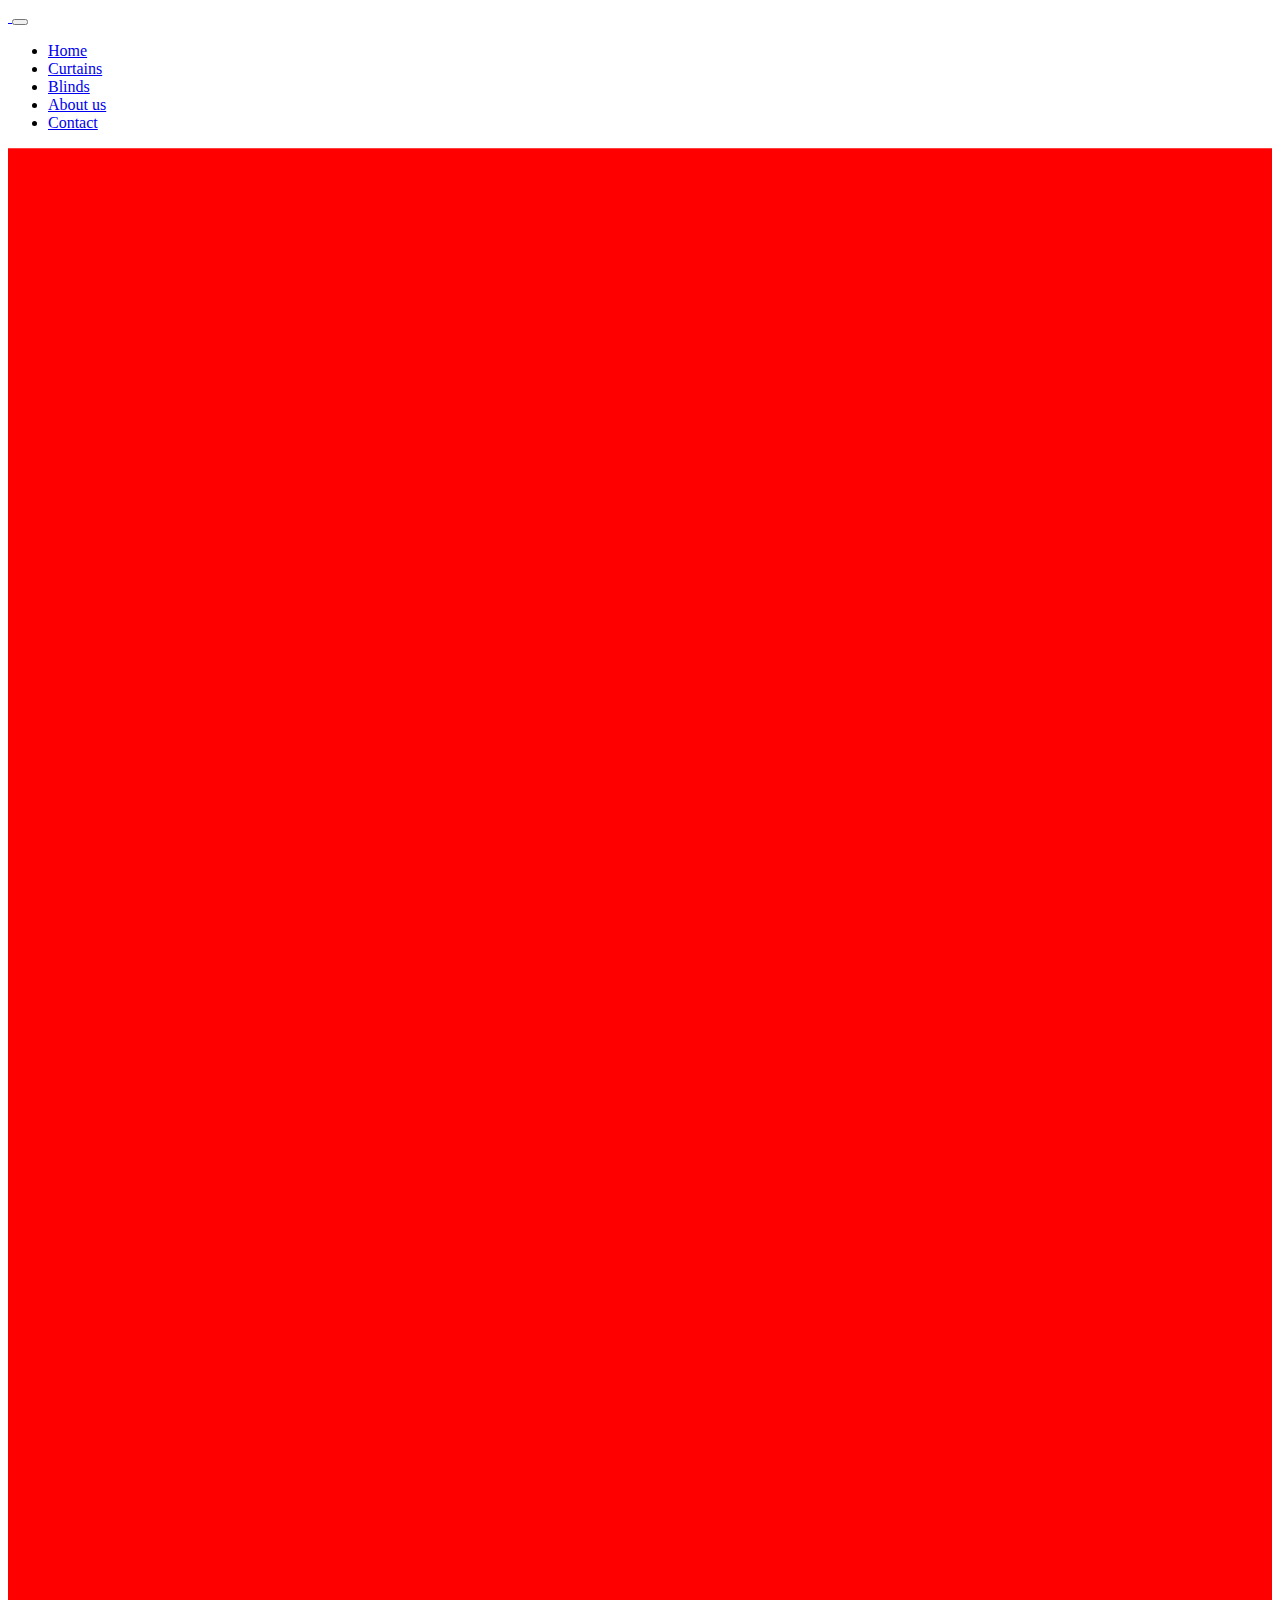
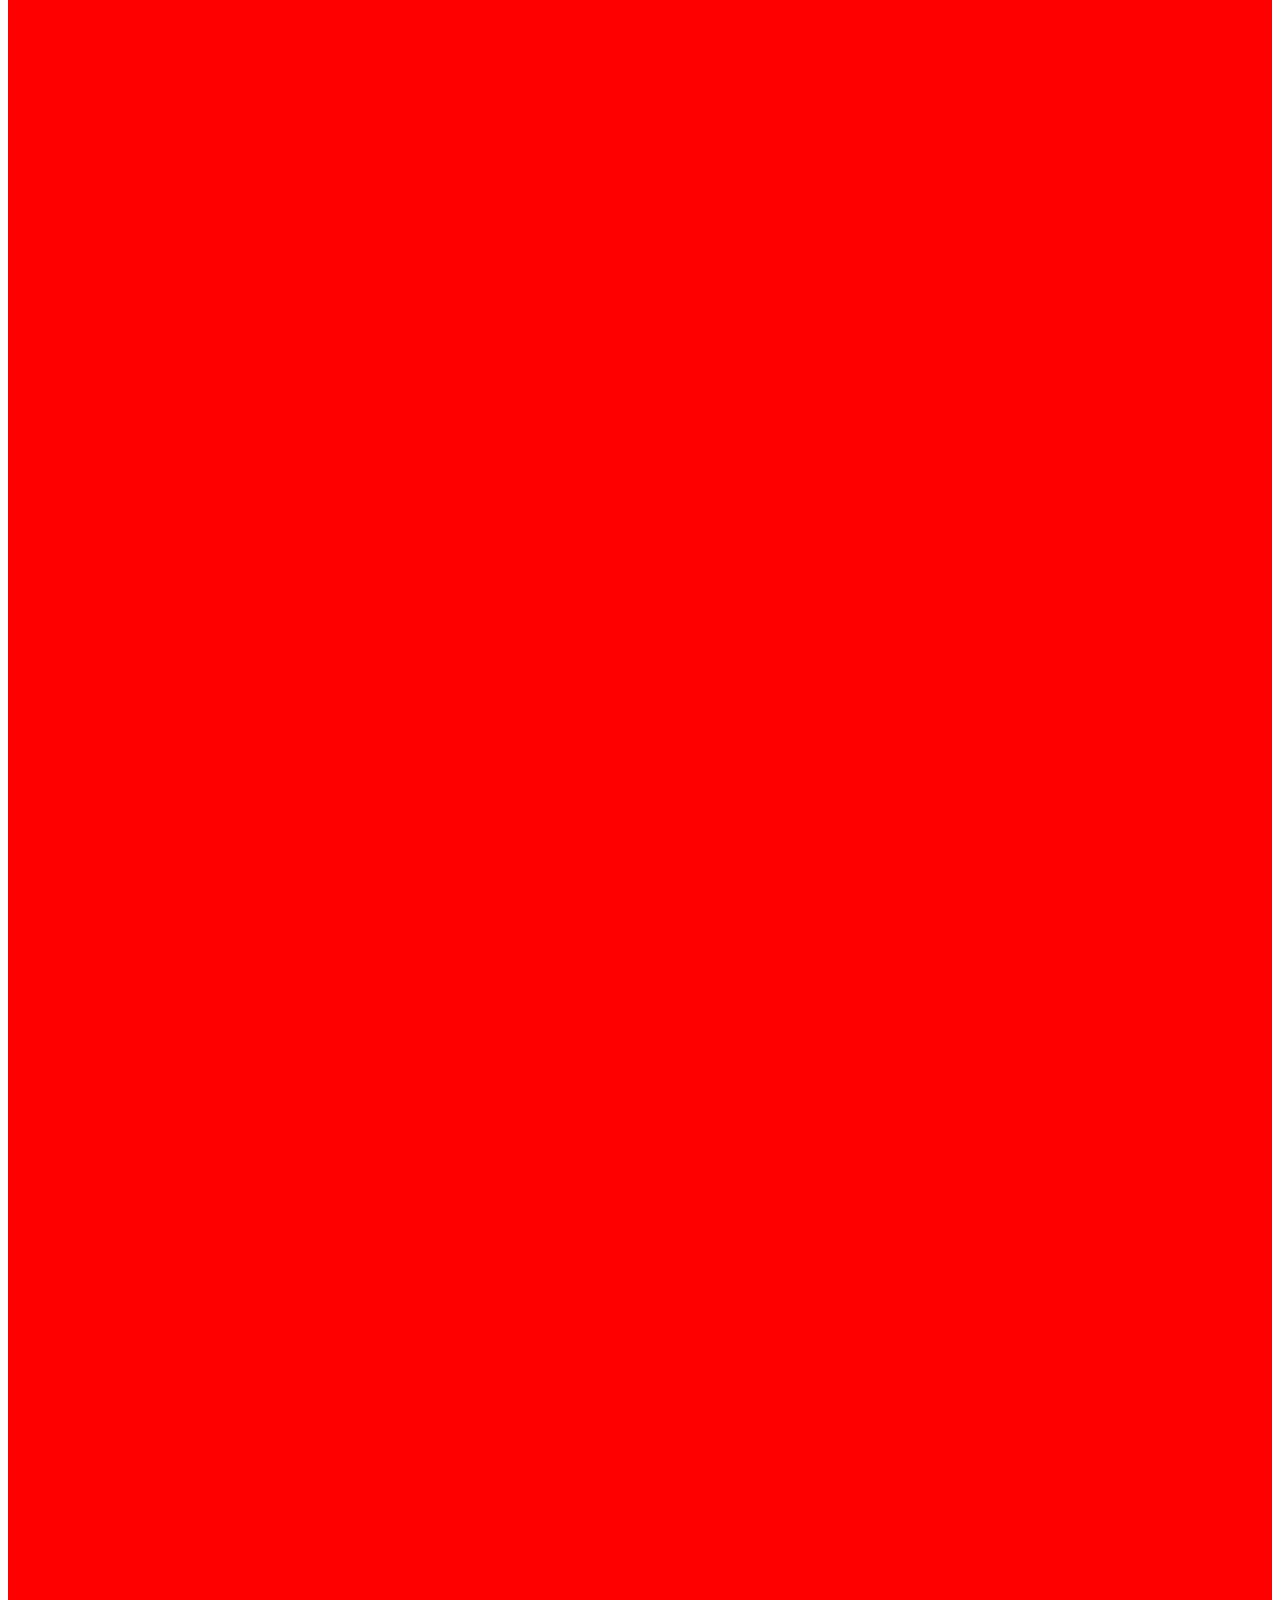
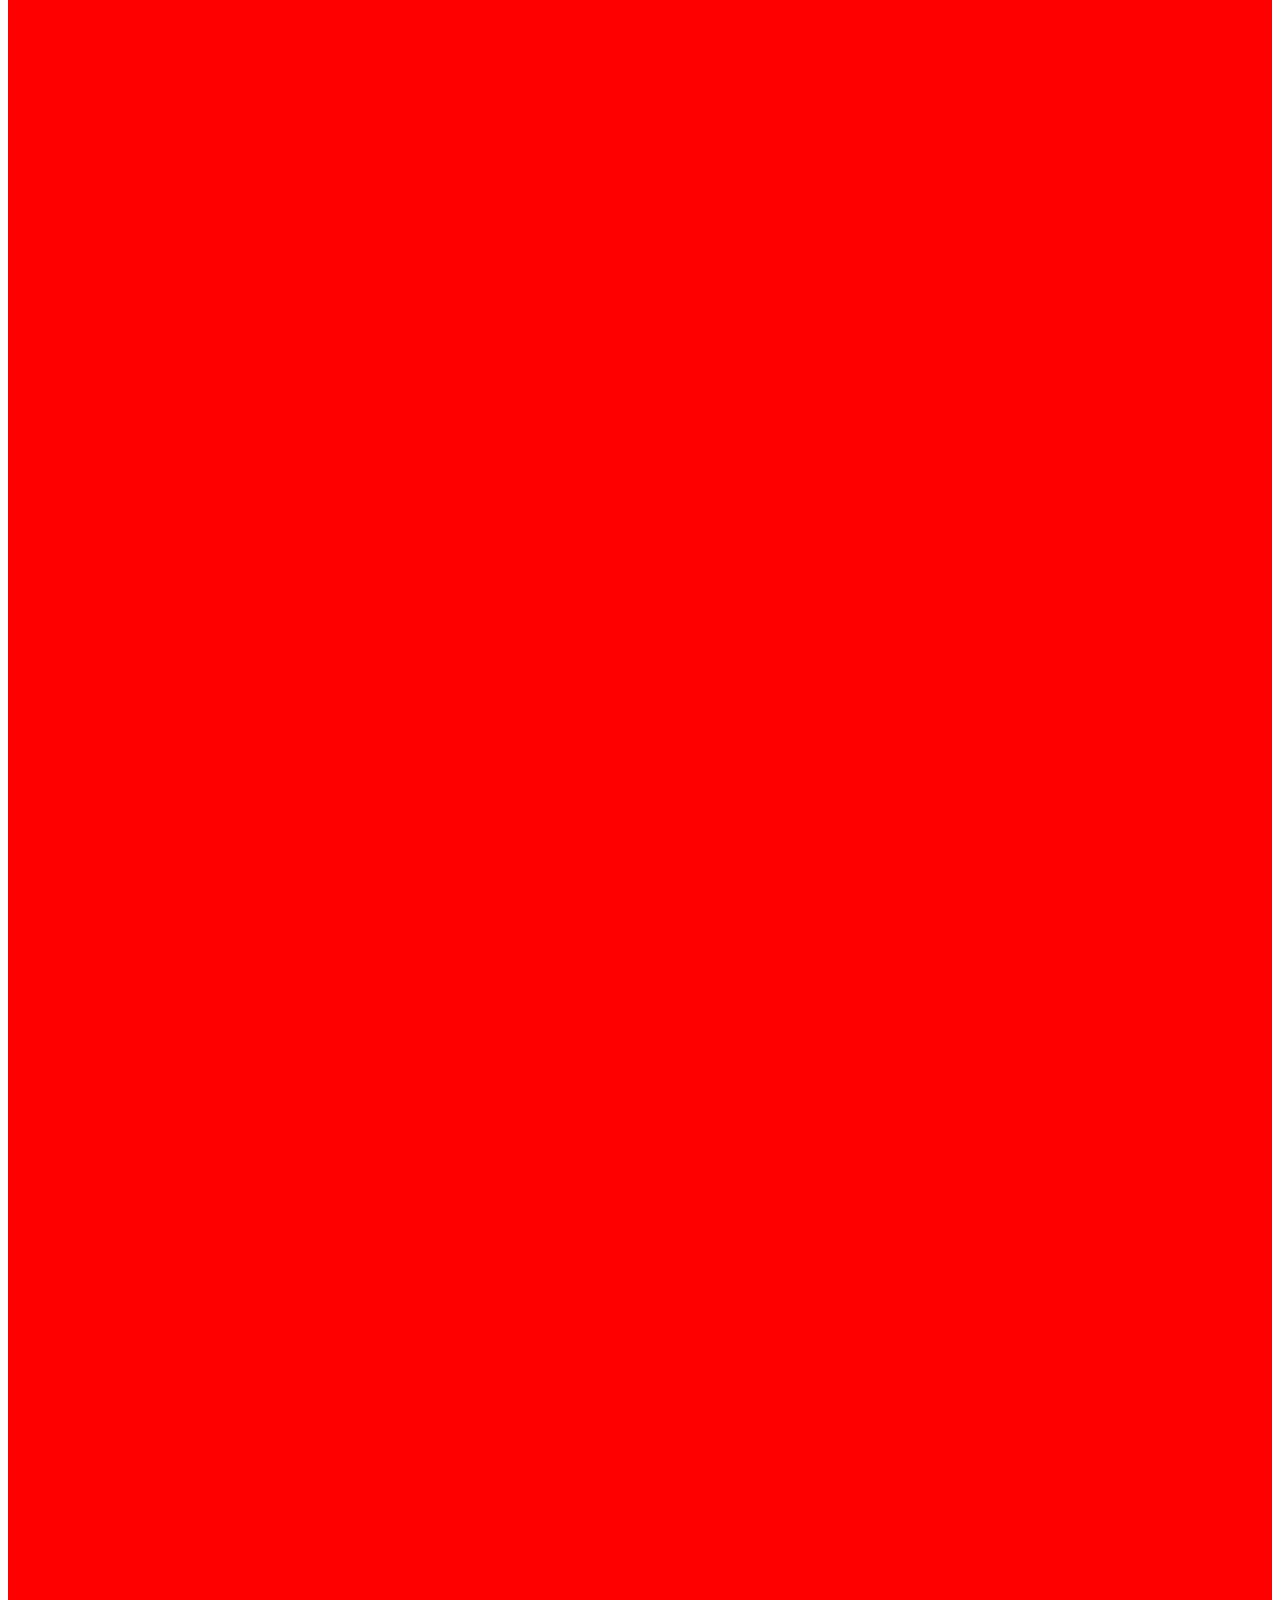
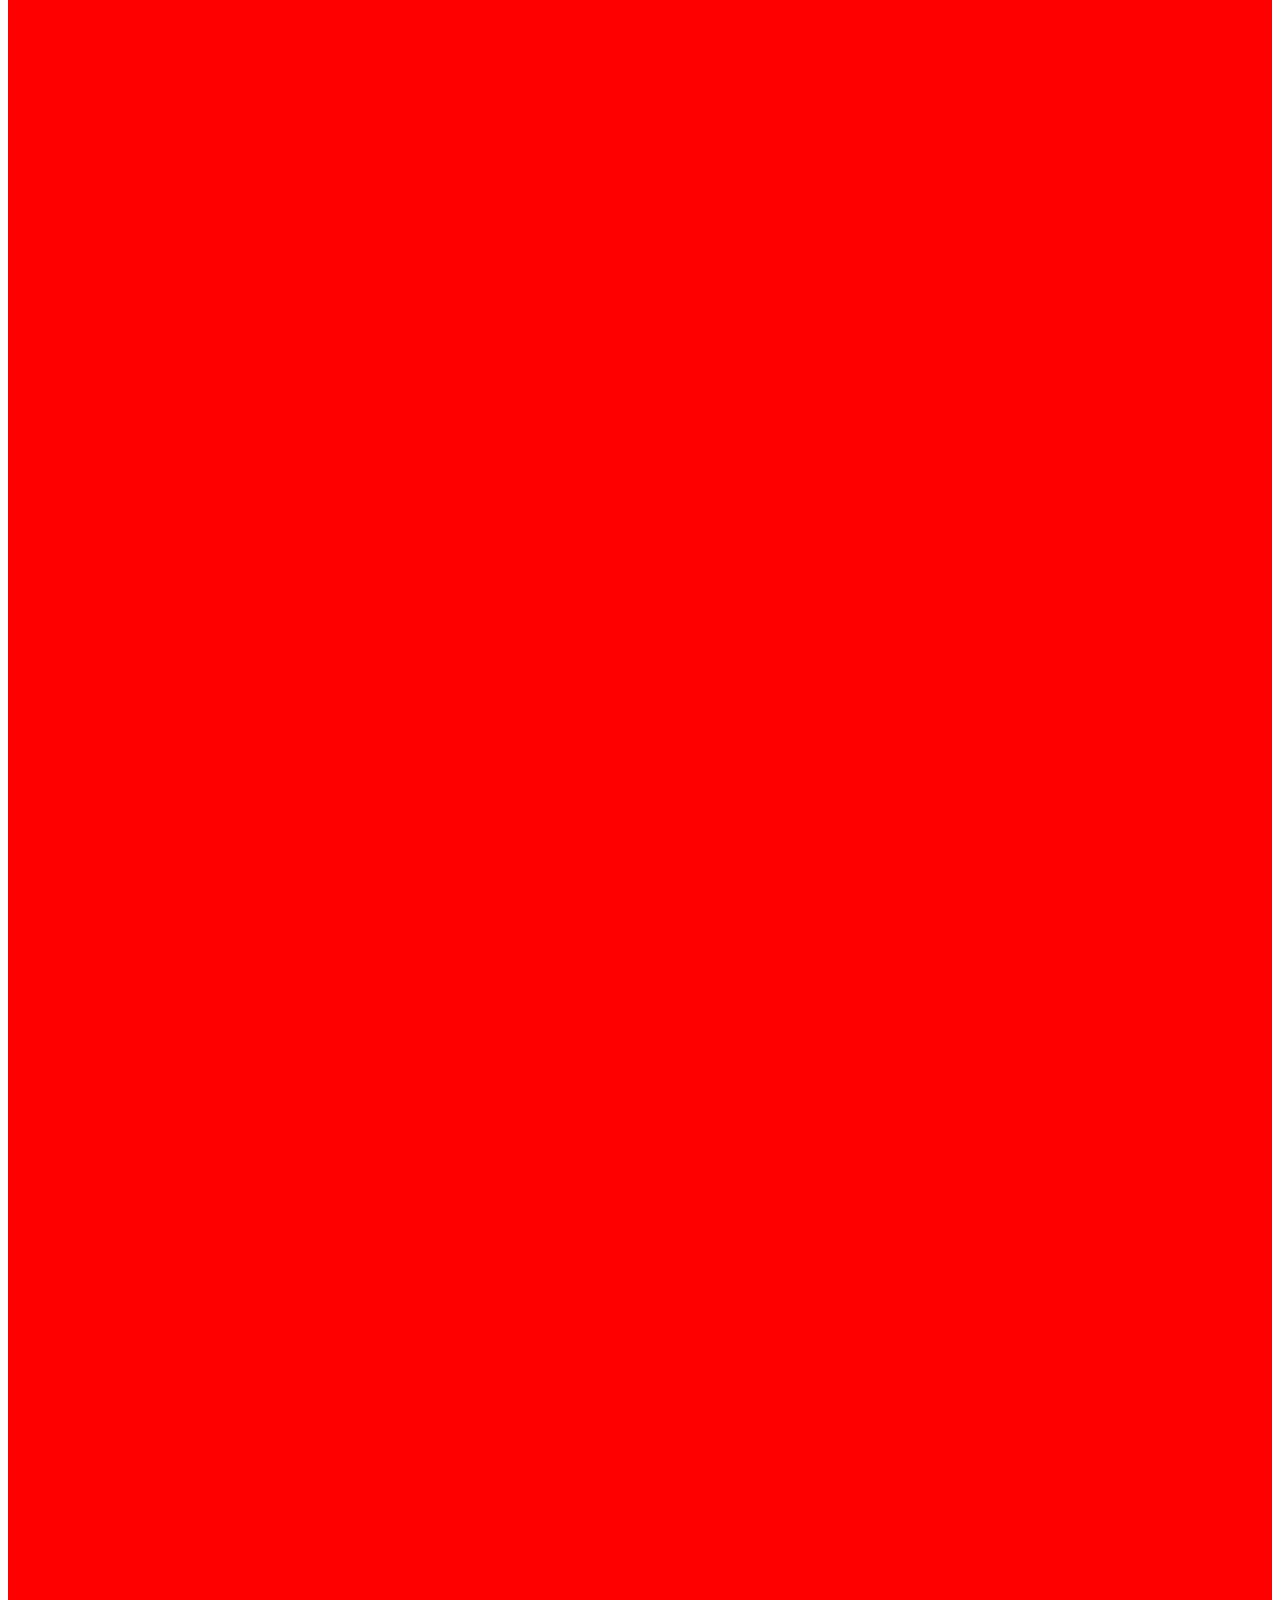
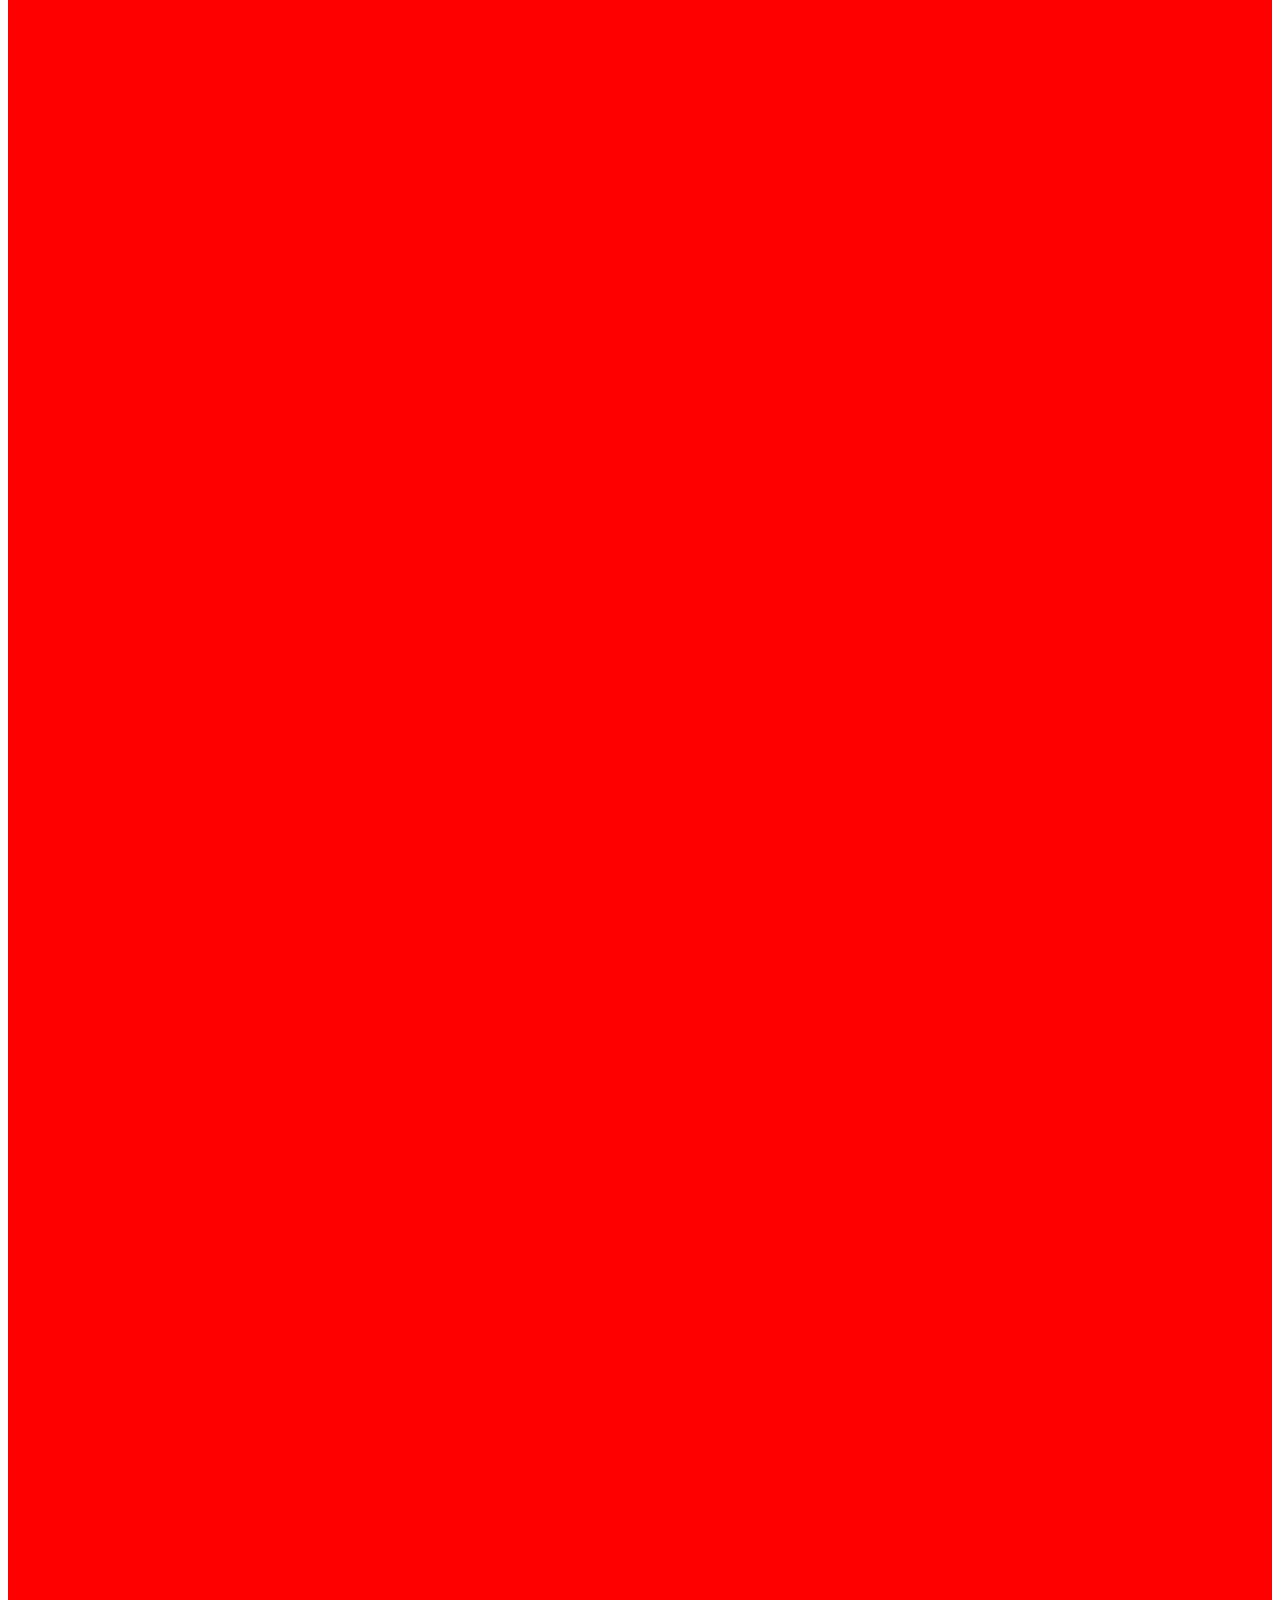
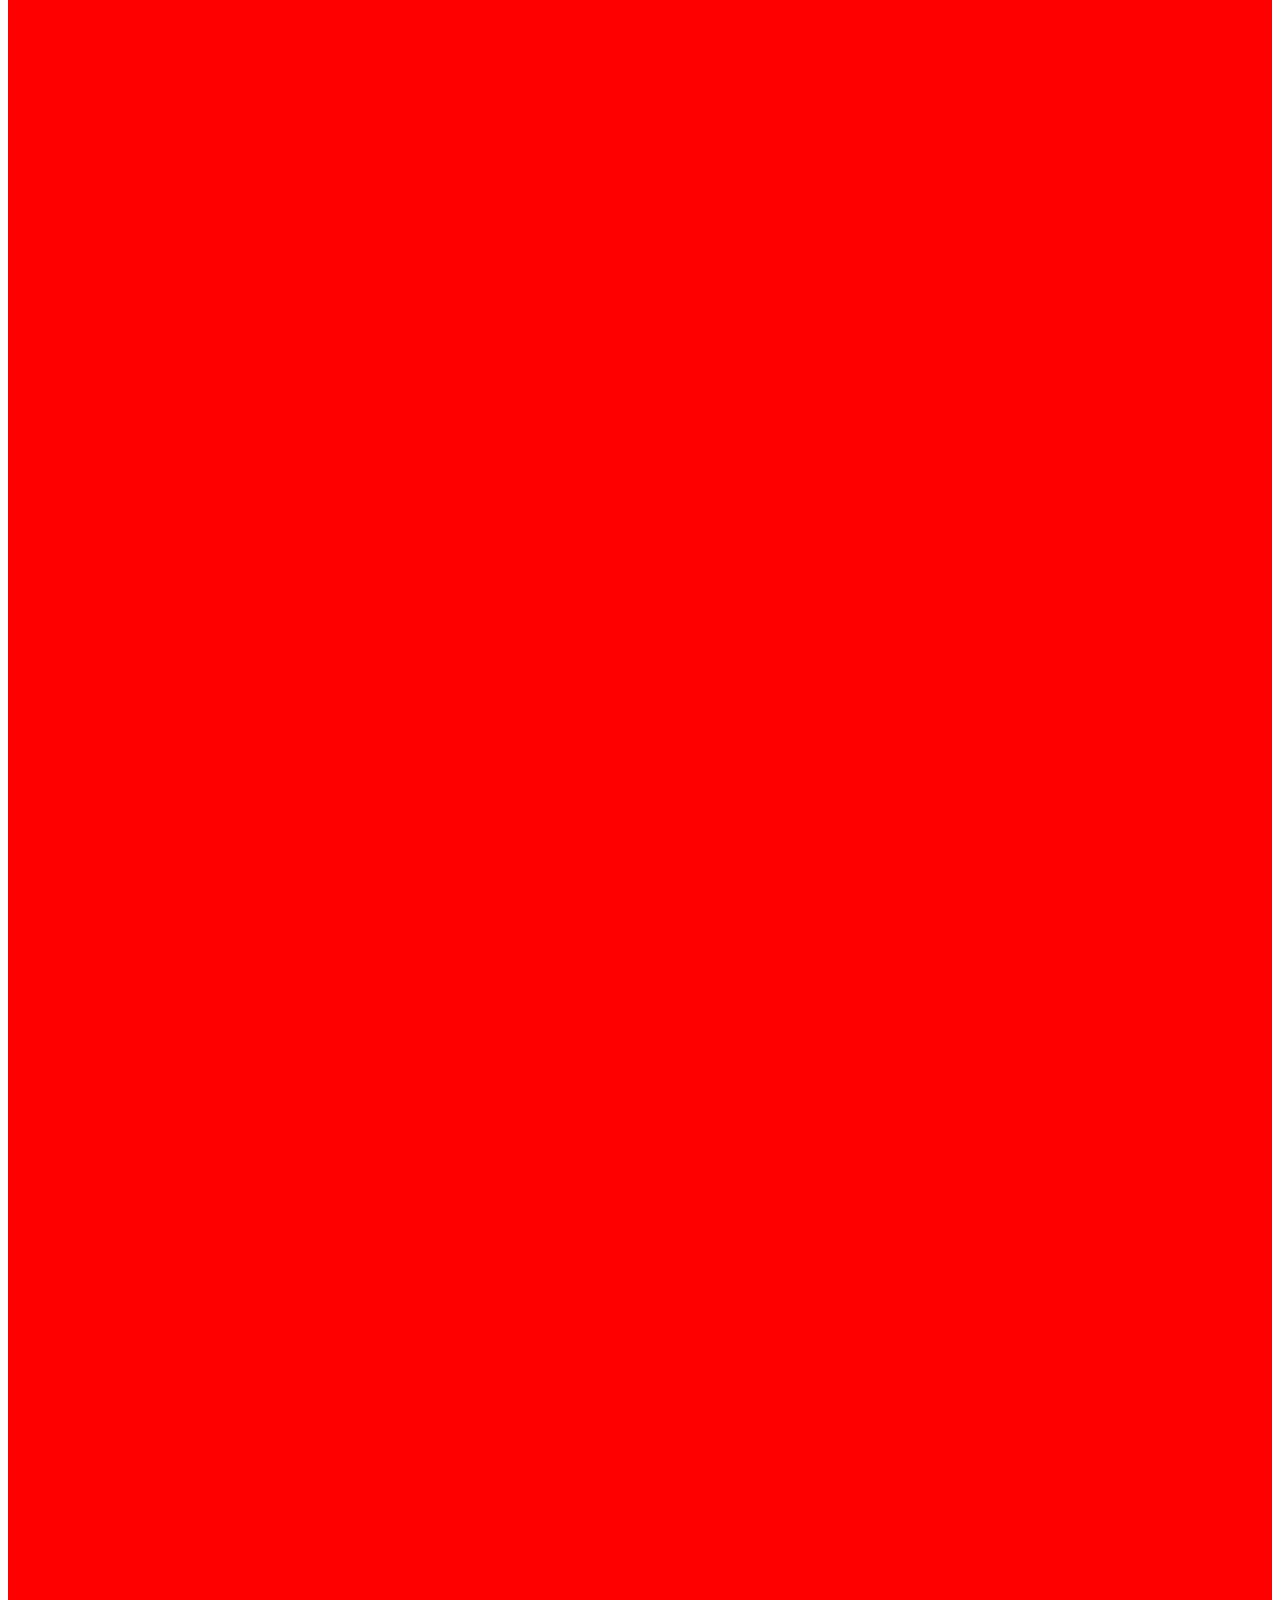
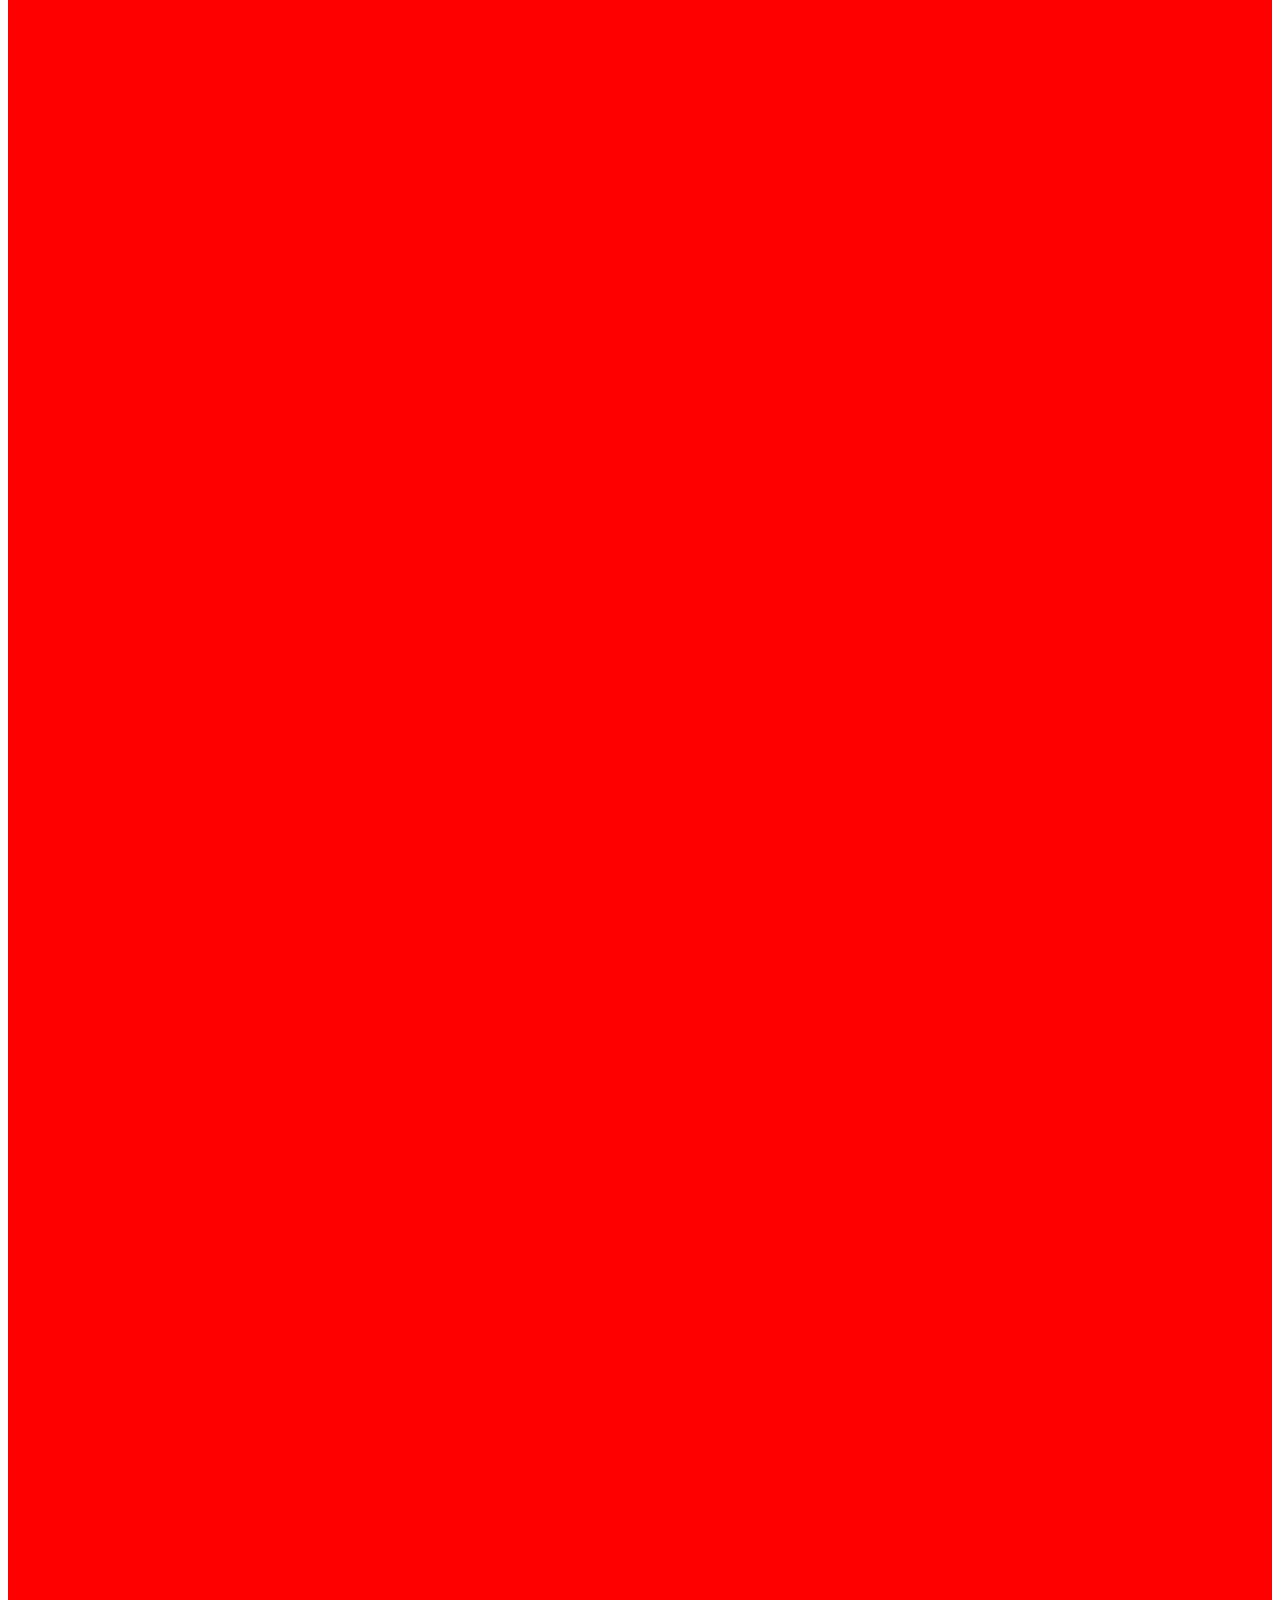
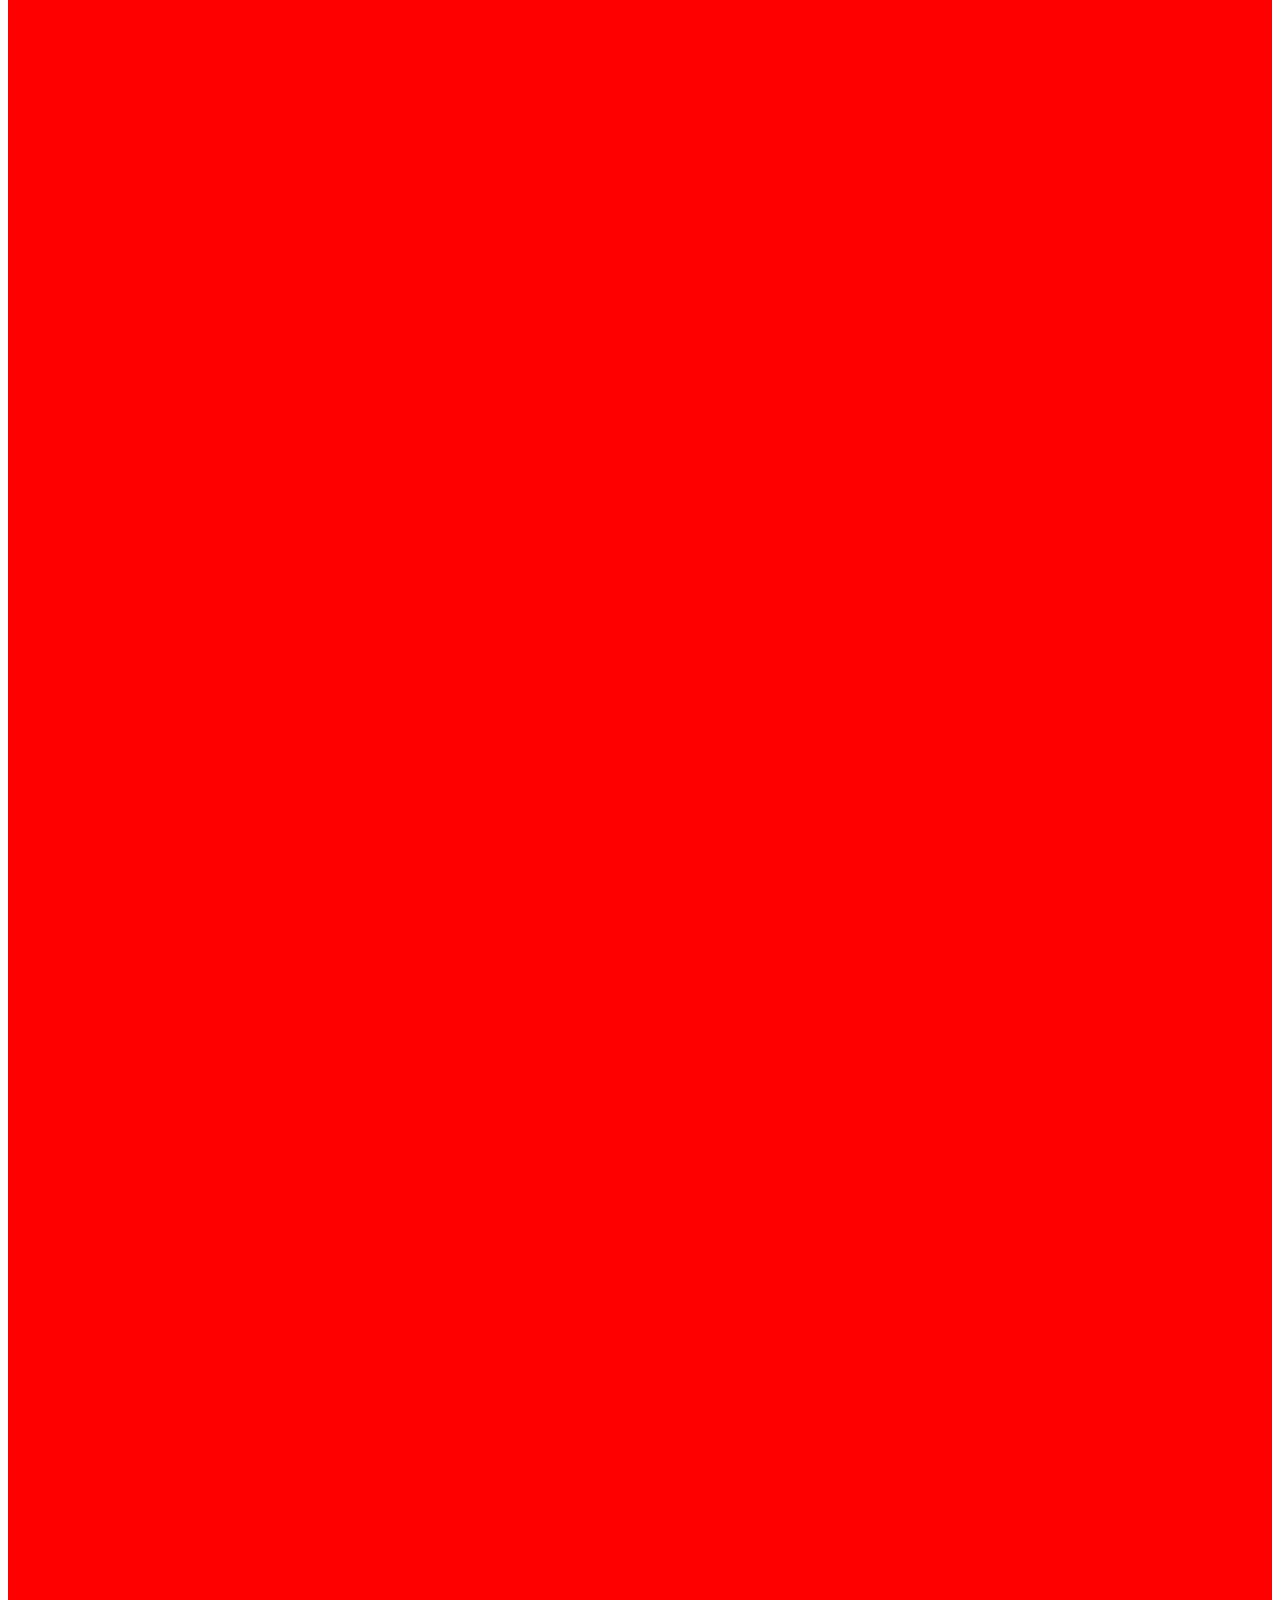
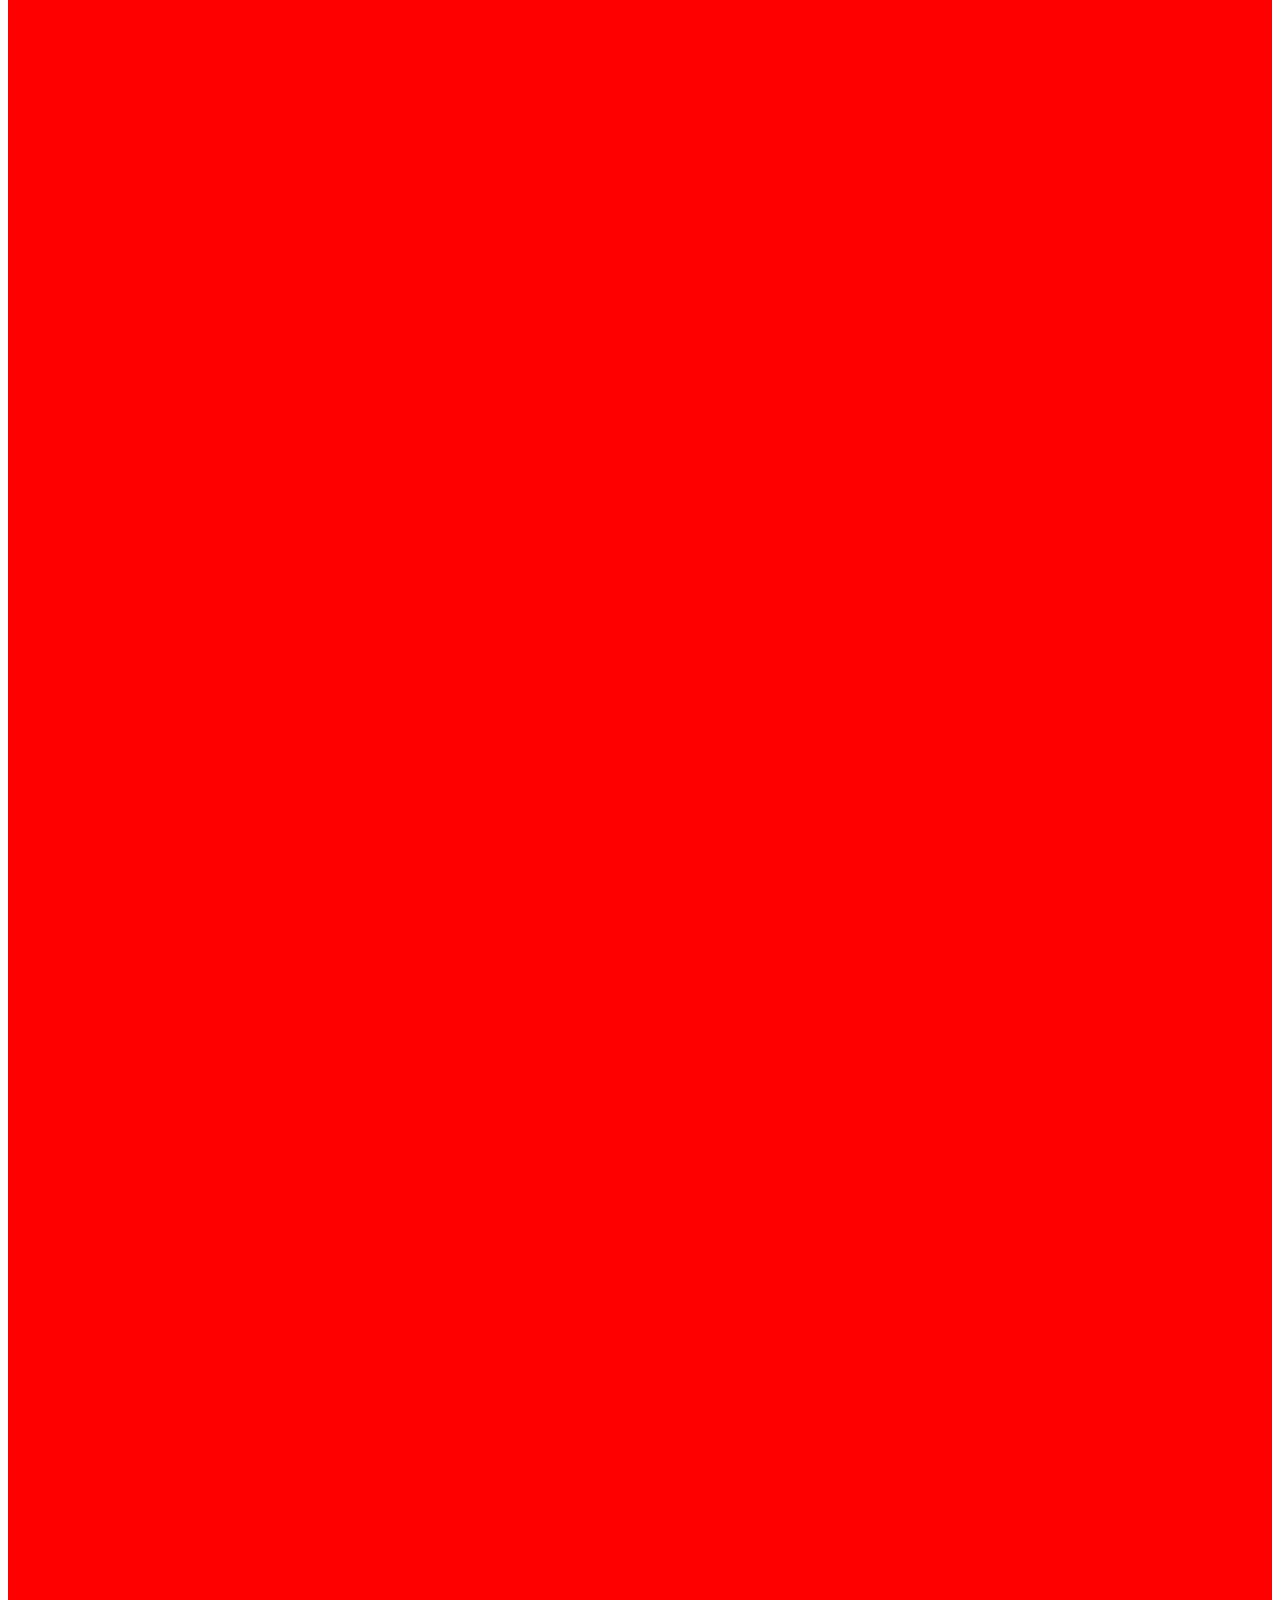
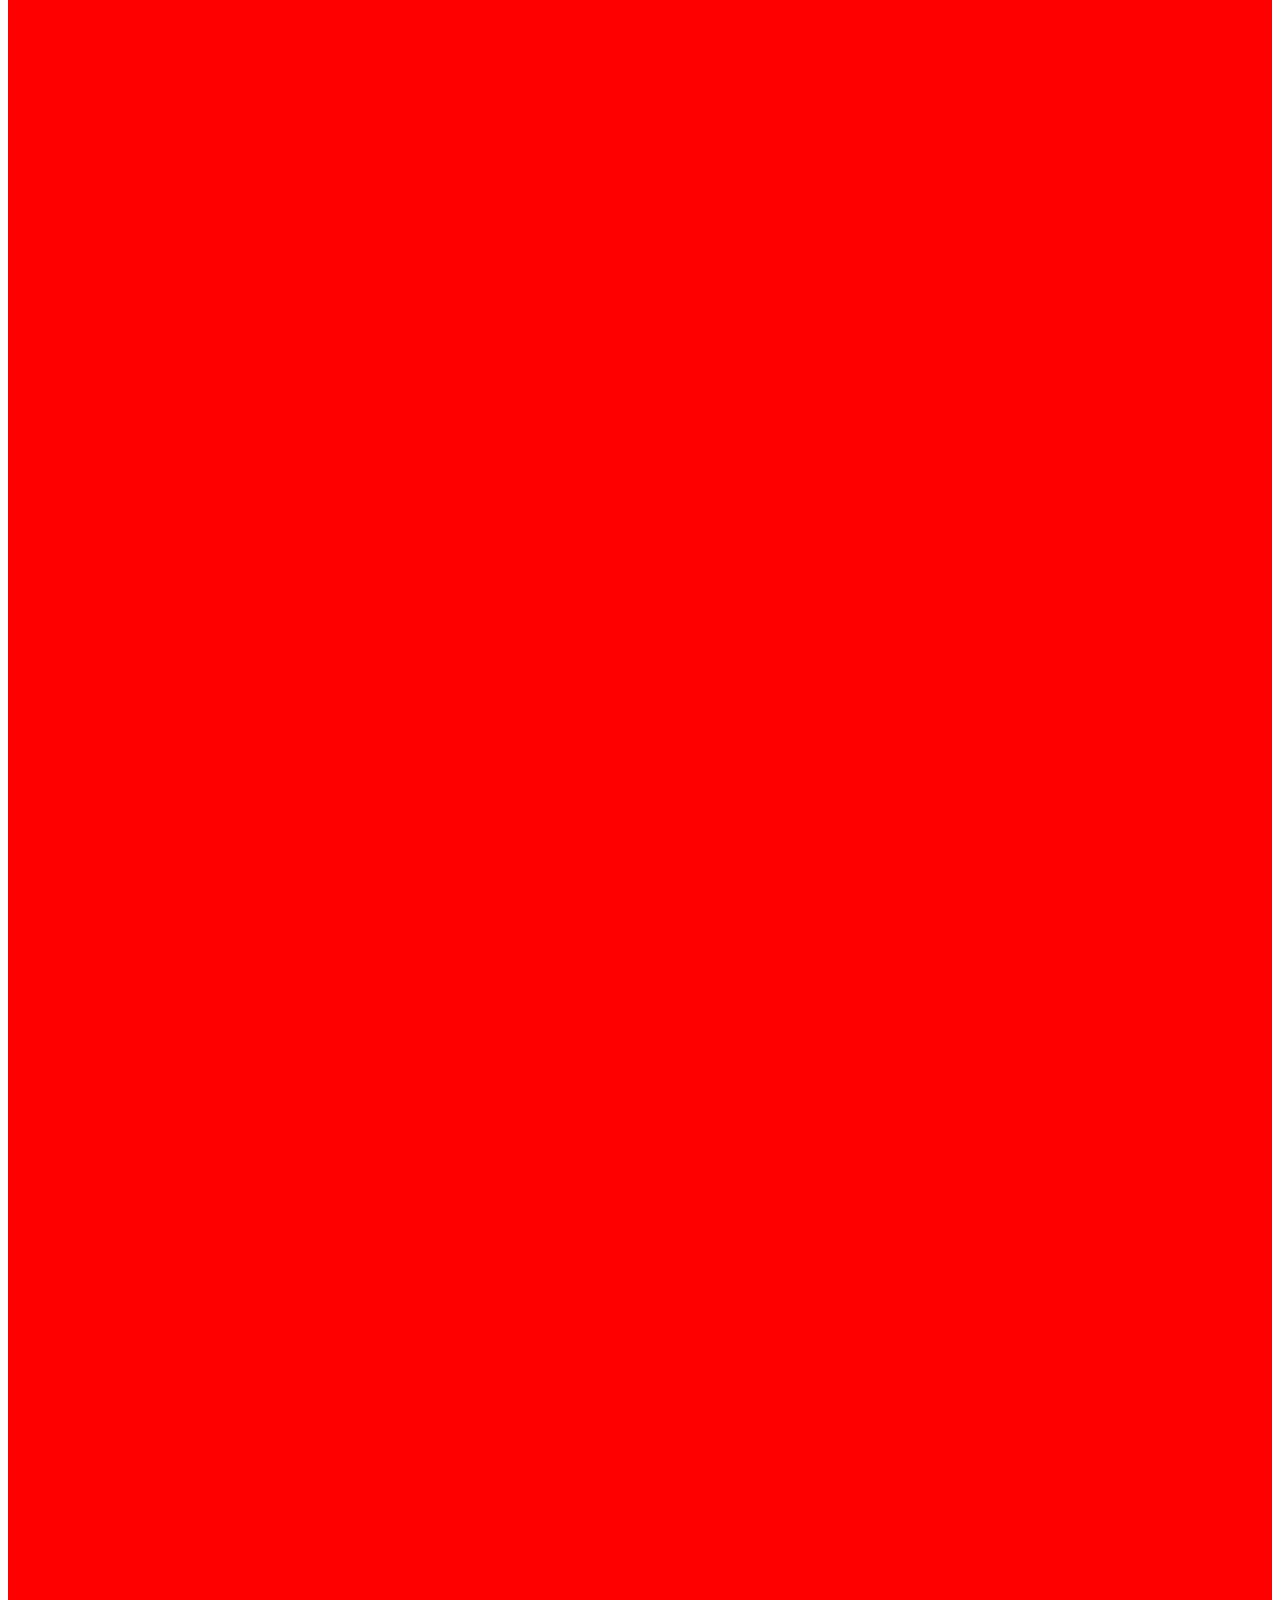
==== index.html @ d7761221 "initial commit" ====
<!DOCTYPE html>
<html lang="en">
  <head>
    <meta charset="UTF-8" />
    <meta http-equiv="X-UA-Compatible" content="IE=edge" />
    <meta name="viewport" content="width=device-width, initial-scale=1.0" />
    <link rel="preconnect" href="https://fonts.googleapis.com" />
    <link rel="preconnect" href="https://fonts.gstatic.com" crossorigin />
    <link
      href="https://fonts.googleapis.com/css2?family=Poppins:wght@300;400;600;700&display=swap"
      rel="stylesheet"
    />
    <link rel="stylesheet" href="css/font-awesome.css" />
    <link rel="stylesheet" href="css/bootstrap.css" />
    <link rel="stylesheet" href="css/styles.css" />
    <link rel="icon" href="images/favicon.png" />
    <title>The Fabric Place</title>
  </head>
  <body>
    <nav class="navbar navbar-expand-lg sticky-top navbar-dark">
      <div class="container">
        <a class="navbar-brand" href="index.html">
          <img src="images/logo.png" alt="" width="350" />
        </a>
        <button
          class="navbar-toggler"
          type="button"
          data-bs-toggle="collapse"
          data-bs-target="#navbarNavDropdown"
          aria-controls="navbarNavDropdown"
          aria-expanded="false"
          aria-label="Toggle navigation"
        >
          <span class="navbar-toggler-icon"></span>
        </button>
        <div class="collapse navbar-collapse" id="navbarNavDropdown">
          <ul class="navbar-nav ms-auto">
            <li class="nav-item">
              <a class="nav-link" aria-current="page" href="index.html">Home</a>
            </li>
            <li class="nav-item">
              <a class="nav-link" href="index.html#solutions">Curtains</a>
            </li>
            <li class="nav-item">
              <a class="nav-link" href="index.html#details">Blinds</a>
            </li>
            <li class="nav-item">
              <a class="nav-link" href="index.html#expertise">About us</a>
            </li>
            <!-- <li class="nav-item">
              <a class="nav-link" href="index.html#projects">Projects</a>
            </li> -->
            <li class="nav-item">
              <a class="nav-link" href="index.html#contact">Contact</a>
            </li>
          </ul>
          <span class="nav-item">
            <span class="fa-stack">
              <a href="https://facebook.com" target="_blank">
                <i class="fas fa-circle fa-stack-2x"></i>
                <i class="fab fa-facebook-f fa-stack-1x text-white"></i>
              </a>
            </span>
            <span class="fa-stack">
              <a href="https://twitter.com" target="_blank">
                <i class="fas fa-circle fa-stack-2x"></i>
                <i class="fab fa-twitter fa-stack-1x text-white"></i>
              </a>
            </span>
          </span>
        </div>
      </div>
    </nav>

    <!-- Header -->
    <header class="header position-relative">
      <img 
        src="images/vertical-decoration-left.svg" 
        alt="" 
        class="verticle-decoration position-absolute d-none d-lg-block"
      >
      <div class="container">
        <div class="row">
          <div class="col-lg-6 pt-6">
            <h1 class="xl-text">
              Bringing The Store To Your 
              <span class="text-primary fw-bold replace-me"
              >Door, Home, Lounge, Bedroom, Kitchen</span>
            </h1>
            <p class="lead">
              Boost your interia choices with cutting-edge modern fabric offerings tailored to the needs of your home.
            </p>
            <a href="#" class="btn btn-primary text-white">Learn More</a>
          </div>
          <div class="col-lg-6 pt-6">
            <img src="images/BringingTheStoreToYourDoor.png" alt="" class="img-fluid rounded-5 mb-4">
          </div>
        </div>
      </div>
    </header>

    <script src="js/replaceme.min.js"></script>
    <script src="js/bootstrap.bundle.min.js"></script>
    <script src="js/script.js"></script>
  </body>
</html>
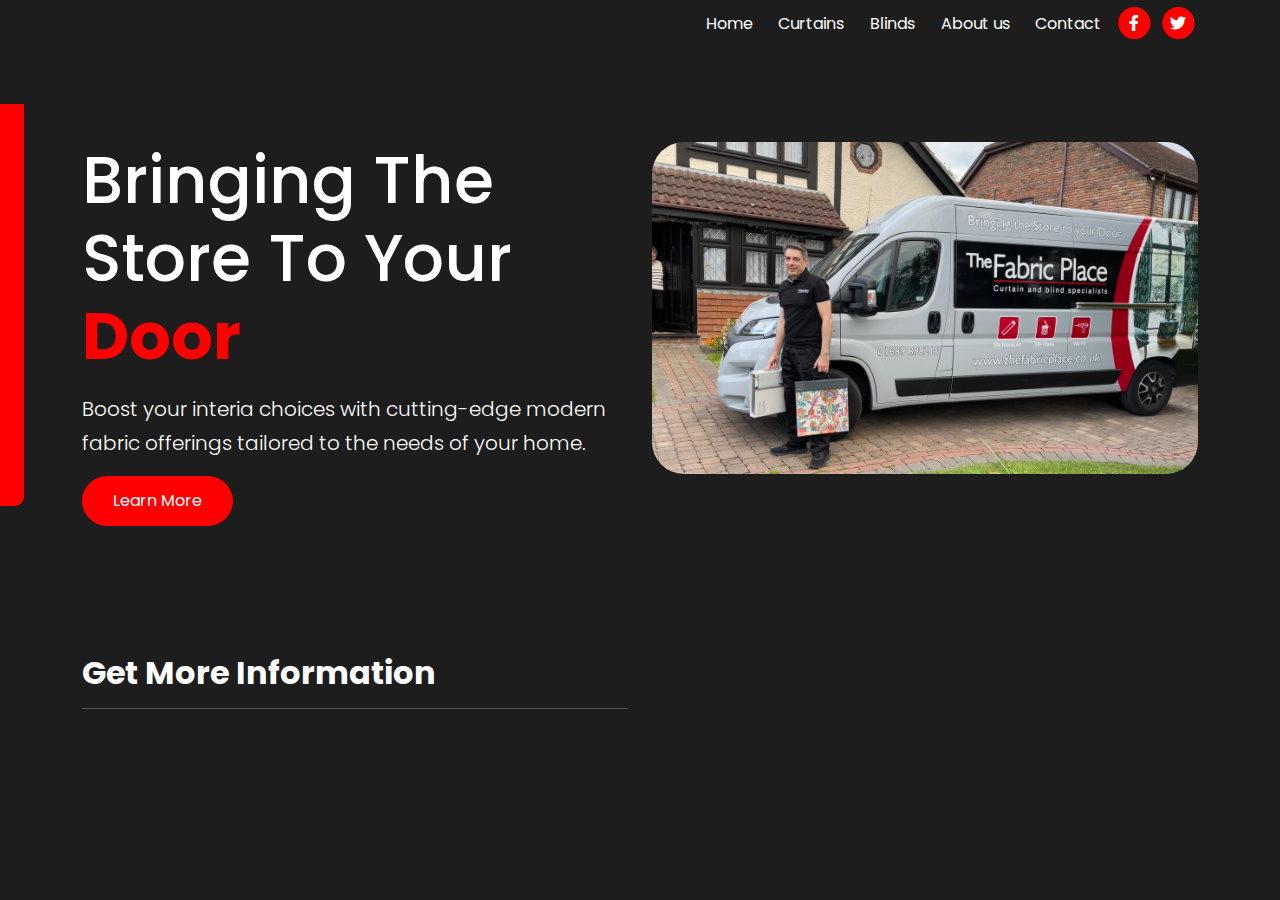
==== commit 1b1cb62d: "uploaded to netlify" ====
--- a/index.html
+++ b/index.html
@@ -99,6 +99,21 @@
       </div>
     </header>
 
+    <!-- Contact Form -->
+    <section id="contact" class="contact my-7">
+      <div class="container">
+        <div class="row">
+          <div class="col-md-6">
+            <h2 class="fw-bold">Get More Information</h2>
+            <hr class="hr-heading">
+            <p class="lead">
+              
+            </p>
+          </div>
+        </div>
+      </div>
+    </section>
+
     <script src="js/replaceme.min.js"></script>
     <script src="js/bootstrap.bundle.min.js"></script>
     <script src="js/script.js"></script>
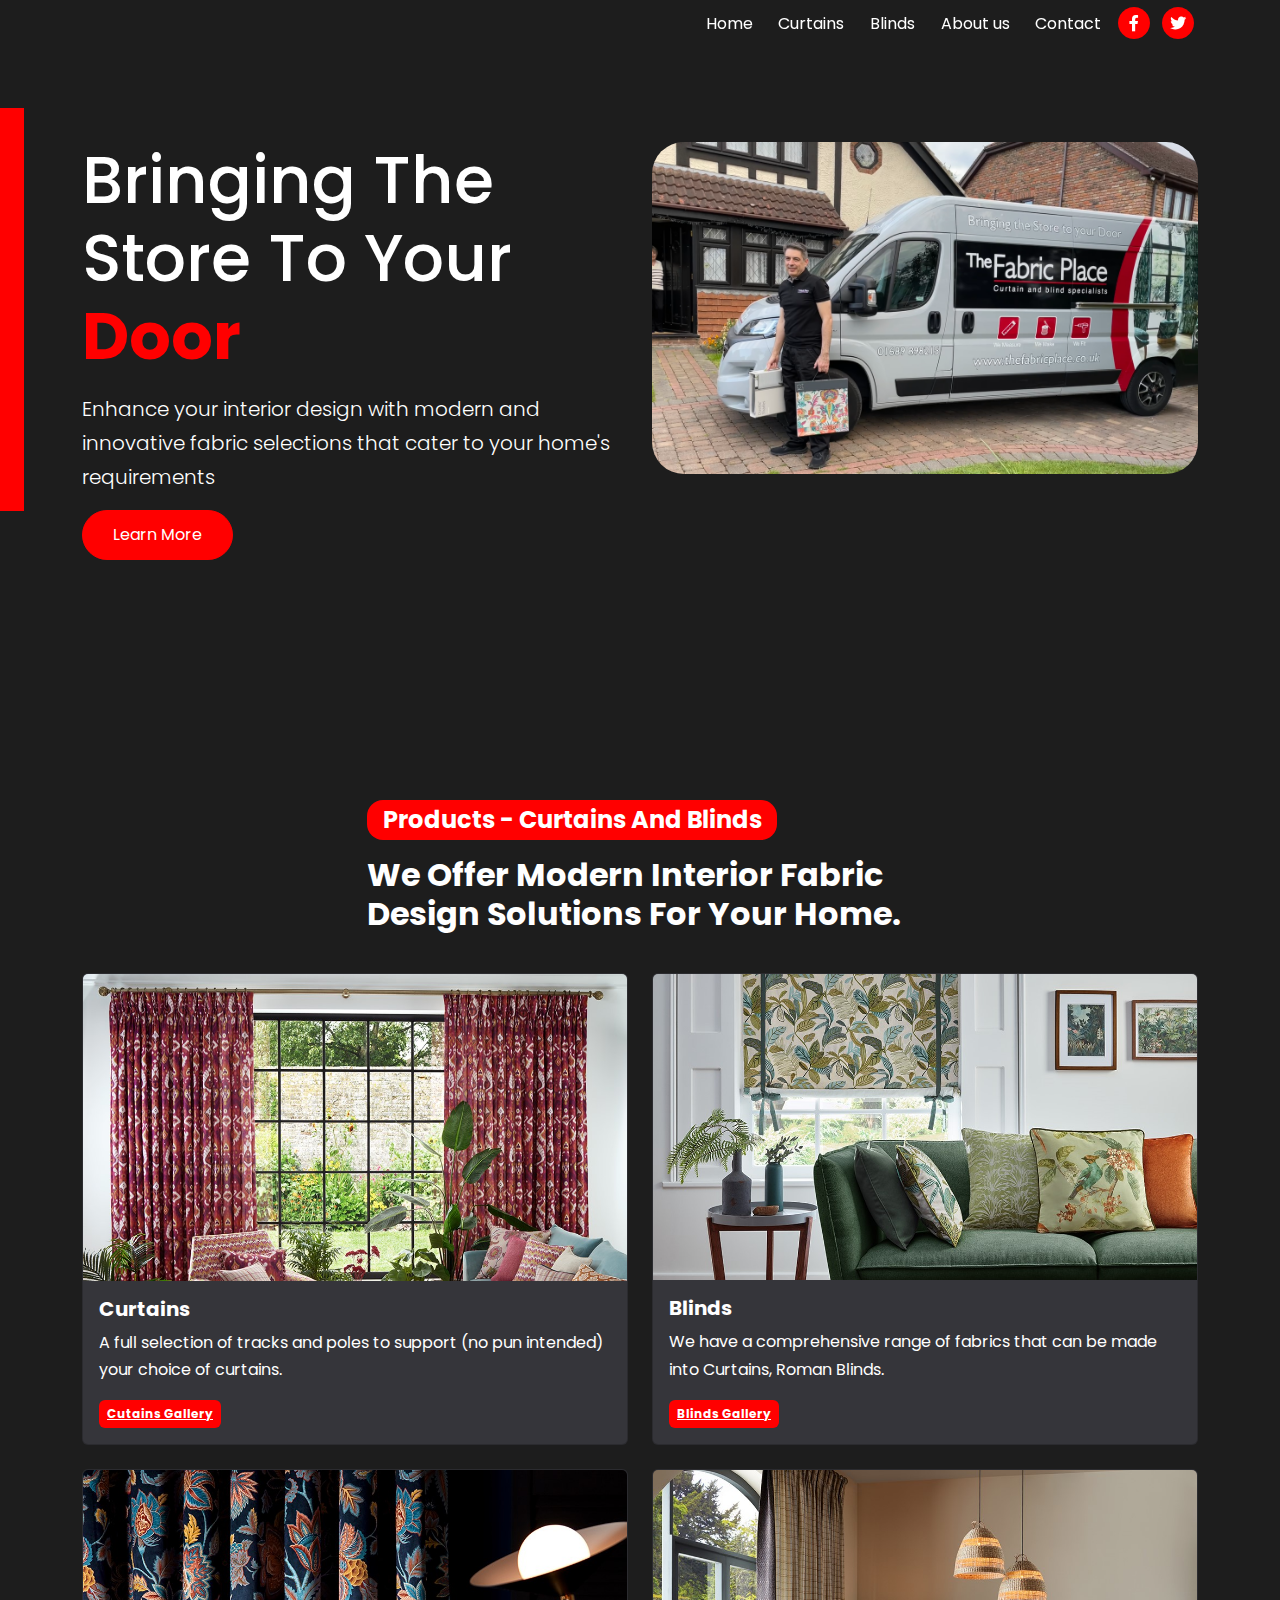
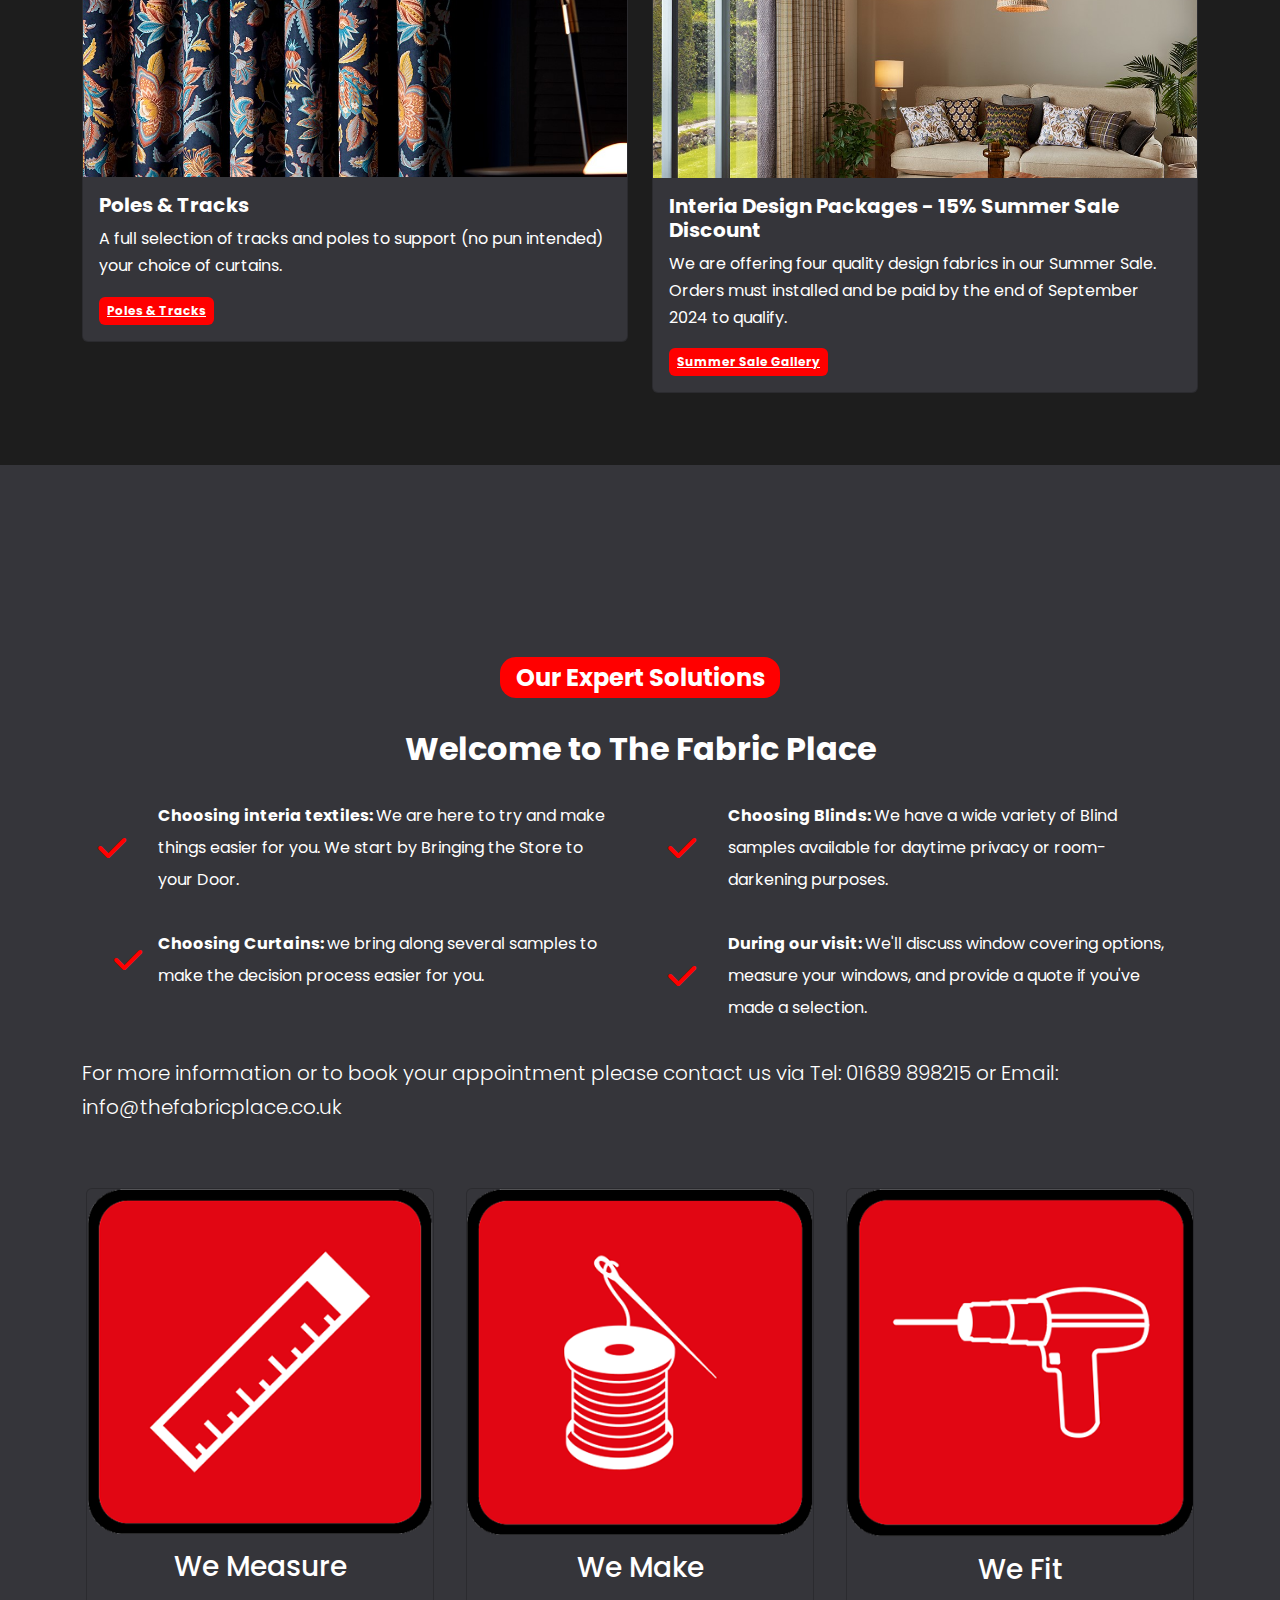
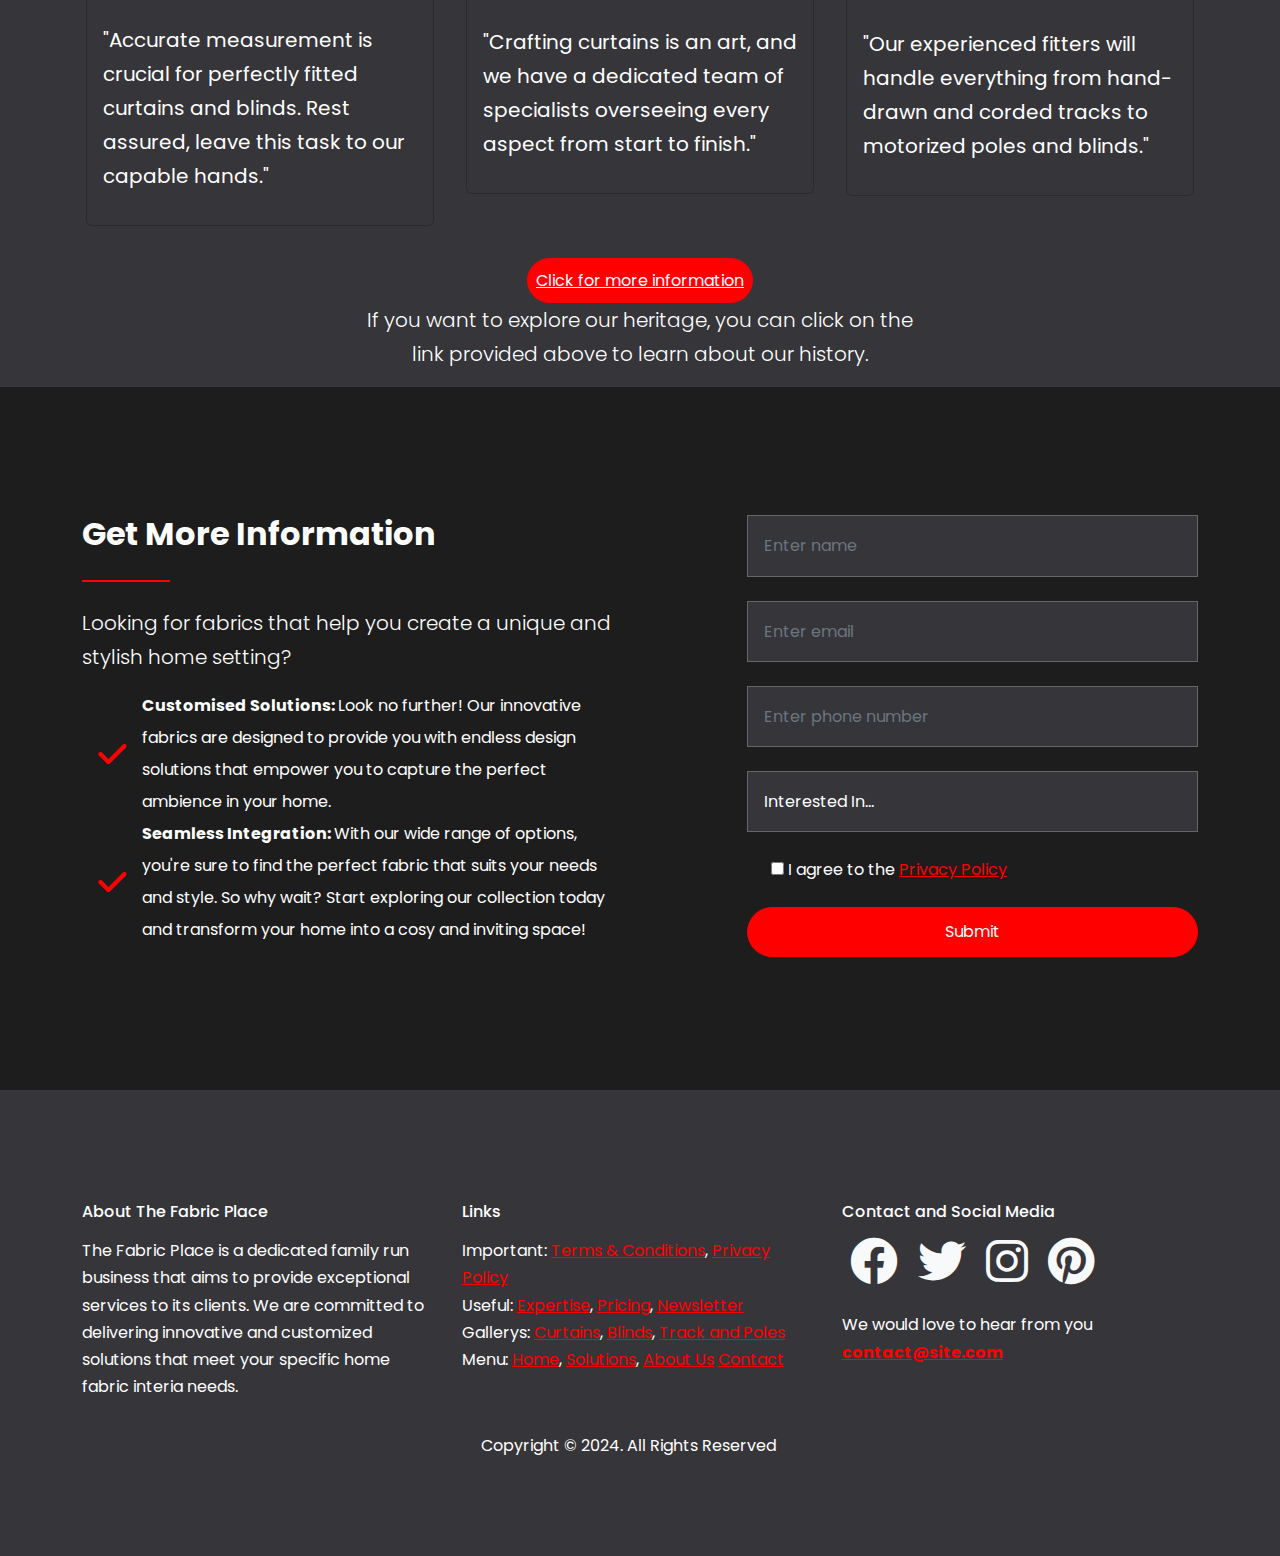
==== commit 40289909: "solutions and aboutus intro" ====
--- a/index.html
+++ b/index.html
@@ -79,6 +79,11 @@
         alt="" 
         class="verticle-decoration position-absolute d-none d-lg-block"
       >
+      <img 
+        src="images/vertical-decoration-right.svg" 
+        alt="" 
+        class="verticle-decoration position-absolute d-none d-lg-block"
+      >
       <div class="container">
         <div class="row">
           <div class="col-lg-6 pt-6">
@@ -88,9 +93,9 @@
               >Door, Home, Lounge, Bedroom, Kitchen</span>
             </h1>
             <p class="lead">
-              Boost your interia choices with cutting-edge modern fabric offerings tailored to the needs of your home.
+              Enhance your interior design with modern and innovative fabric selections that cater to your home's requirements
             </p>
-            <a href="#" class="btn btn-primary text-white">Learn More</a>
+            <a href="#solutions" class="btn btn-primary text-white">Learn More</a>
           </div>
           <div class="col-lg-6 pt-6">
             <img src="images/BringingTheStoreToYourDoor.png" alt="" class="img-fluid rounded-5 mb-4">
@@ -99,20 +104,307 @@
       </div>
     </header>
 
+    <!-- Solutions -->
+    <section id="solutions" class="solutions my-5">
+      <div class="container">
+        <div class="row mb-4">
+          <div class="col-md-6 offset-md-3 d-flex flex-column align-items-center-text-center">
+            <h2><span class="badge bg-primary rounded-4 mt-8">Products - Curtains And Blinds </span></h2>
+            <h2 class="fw-bold">We Offer Modern Interior Fabric Design Solutions For Your Home.</h2>
+          </div>
+        </div>
+        <!-- Solutions Row 1 -->
+        <div class="row">
+          <div class="col-md-6 mb-4">
+            <div class="card bg-secondary">
+              <img src="images/curtains/img11.jpg" alt="" class="card-img-top">
+              <div class="card-body">
+                <h5 class="card-title fw-bold">Curtains</h5>
+                <p>
+                  A full selection of tracks and poles to support (no pun intended) your choice of curtains.
+                </p>
+                <div class="badge bg-primary p-2"><a href="curtains-gallery-2.html" class=" text-white">
+                  Cutains Gallery</a></div>
+              </div>
+            </div>
+          </div>
+          <div class="col-md-6 mb-4">
+            <div class="card bg-secondary">
+              <img src="images/curtains/img4.jpg" alt="" class="card-img-top">
+              <div class="card-body">
+                <h5 class="card-title fw-bold">Blinds</h5>
+                <p>
+                  We have a comprehensive range of fabrics that can be made into Curtains, Roman Blinds.
+                </p>
+                <div class="badge bg-primary p-2"><a href="accessories.html" class=" text-white">
+                  Blinds Gallery</a></div>
+              </div>
+            </div>
+          </div>
+        </div>
+        <!-- Solutions Row 2 -->
+        <div class="row">
+          <div class="col-md-6 mb-4">
+            <div class="card bg-secondary">
+              <img src="images/curtains/img14.jpg" alt="" class="card-img-top">
+              <div class="card-body">
+                <h5 class="card-title fw-bold">Poles & Tracks</h5>
+                <p>
+                  A full selection of tracks and poles to support (no pun intended) your choice of curtains.
+                </p>
+                <div class="badge bg-primary p-2"><a href="poles.html" class=" text-white">
+                  Poles & Tracks</a></div>
+              </div>
+            </div>
+          </div>
+          <div class="col-md-6 mb-4">
+            <div class="card bg-secondary">
+              <img src="images/curtains/img12.jpg" alt="" class="card-img-top">
+              <div class="card-body">
+                <h5 class="card-title fw-bold">Interia Design Packages - 15% Summer Sale Discount</h5>
+                <p>
+                  We are offering four quality design fabrics in our Summer Sale. Orders must installed and be paid by the end of September 2024 to qualify.
+                </p>
+                <div class="badge bg-primary p-2"><a href="ImageSlider5/index.html" class=" text-white">
+                  Summer Sale Gallery</a>
+                </div>
+              </div>
+            </div>
+          </div>
+        </div>
+      </div>
+    </section>
+
+    
+    <!-- Expertise -->
+    <section id="expertise" class="expertise bg-secondary overflow-hidden">
+      <div class="container">
+        <div class="col-md-12 d-flex flex-column align-items-center text-center">
+          <h2><span class="badge bg-primary rounded-4 mt-8">Our Expert Solutions</span></h2>
+          <h2 class="fw-bold mt-3">Welcome to The Fabric Place</h2>
+        </div>
+        <div class="row">
+          <div class="col-md-6">
+            <ul class="list-unstyled lh-lg">
+              <div>
+                <li class="d-flex align-items-center">
+                  <i class="fas fa-check fa-2x text-primary mx-3"></i>
+                  <div class="m-3">
+                    <strong>Choosing interia textiles: </strong> We are here to try and make things easier for you. We start by Bringing the Store to your Door.
+                  </div>
+                </li>
+              </div>
+              <div>
+                <div class="m-3">
+                  <li class="d-flex align-items-center">
+                    <i class="fas fa-check fa-2x text-primary mx-3"></i>
+                    <div>
+                      <strong>Choosing Curtains: </strong> we bring along several samples to make the decision process easier for you. 
+                    </div>
+                  </li>
+                </div>
+              </div>
+            </ul>
+          </div>
+          <div class="col-md-6">
+            <ul class="list-unstyled lh-lg">
+              <div>
+                <li class="d-flex align-items-center">
+                  <i class="fas fa-check fa-2x text-primary mx-3"></i>
+                  <div class="m-3">
+                    <strong>Choosing Blinds: </strong> We have a wide variety of Blind samples available for daytime privacy or room-darkening purposes. 
+                  </div>
+                </li>
+              </div>
+              <div>
+                <li class="d-flex align-items-center">
+                  <i class="fas fa-check fa-2x text-primary mx-3"></i>
+                  <div class="m-3">
+                    <strong>During our visit: </strong> We'll discuss window covering options, measure your windows, and provide a quote if you've made a selection. 
+                  </div>
+                </li>
+              </div>
+            </ul>
+          </div>
+        </div>
+        <div class="row">
+          <p class="lead">
+            For more information or to book your appointment please contact us via
+            Tel: 01689 898215 or Email: info@thefabricplace.co.uk
+          </p>
+        </div>
+        <div class="row mb-2">
+          <div class="col-lg-4 px-3 mb-4">
+            <div class="card bg-secondary mt-5">
+              <img src="images/icons/WeMeasureBlack.png" alt="" class="img-fluid mb-3" >
+              <div class="card-title text-center">
+                <h3>We Measure</h3>
+              </div>
+              <div class="card-body fs-5">
+                <p>"Accurate measurement is crucial for perfectly fitted curtains and blinds. Rest assured, leave this task to our capable hands."</p>
+              </div>
+            </div>
+          </div>
+          <div class="col-lg-4 px-3 mb-4">
+            <div class="card  bg-secondary mt-5">
+              <img src="images/icons/WeMakeBlack.png" alt="" class="img-fluid mb-3" >
+              <div class="card-title text-center">
+              <h3>We Make</h3>  
+              </div>
+              <div class="card-body fs-5">
+                <p>"Crafting curtains is an art, and we have a dedicated team of specialists overseeing every aspect from start to finish."</p>
+              </div>
+            </div>
+          </div>
+          <div class="col-lg-4 px-3 mb-2">
+            <div class="card  bg-secondary mt-5">
+              <img src="images/icons/WeFitBlack.png" alt="" class="img-fluid mb-3" >
+              <div class="card-title text-center">
+              <h3>We Fit</h3>  
+              </div>
+              <div class="card-body fs-5">
+                <p>"Our experienced fitters will handle everything from hand-drawn and corded tracks to motorized poles and blinds."</p>
+              </div>
+            </div>
+          </div>
+        </div>
+        <div class="col-md-6 offset-md-3 d-flex flex-column align-items-center text-center">
+          <div class="btn btn-primary bg-primary p-2"><a href="about-us.html" class=" text-white">
+            Click for more information</a>
+          </div>
+          <p class="lead">
+            If you want to explore our heritage, you can click on the link provided above to learn about our history.
+          </p>
+        </div>
+      </div>
+    </section>
+
     <!-- Contact Form -->
     <section id="contact" class="contact my-7">
       <div class="container">
         <div class="row">
-          <div class="col-md-6">
+          <div class="col-lg-6">
             <h2 class="fw-bold">Get More Information</h2>
             <hr class="hr-heading">
             <p class="lead">
-              
+              Looking for fabrics that help you create a unique and stylish home setting?
             </p>
+            <ul class="list-unstyled lh-lg">
+              <li class="d-flex align-items-center">
+                <i class="fas fa-check fa-2x text-primary mx-3"></i>
+                <div>
+                  <strong>Customised Solutions: </strong>Look no further! Our innovative fabrics are designed to provide you with endless design solutions that empower you to capture the perfect ambience in your home.
+                </div>
+              </li>
+              <li class="d-flex align-items-center">
+                <i class="fas fa-check fa-2x text-primary mx-3"></i>
+                <div>
+                  <strong>Seamless Integration: </strong>With our wide range of options, you're sure to find the perfect fabric that suits your needs and style. So why wait? Start exploring our collection today and transform your home into a cosy and inviting space! 
+                </div>
+              </li>
+            </ul>
+          </div>
+          <div class="col-lg-5 offset-lg-1">
+            <form>
+              <div class="mb-4">
+                <input type="text" class="form-control bg-secondary" placeholder="Enter name">
+              </div>
+              <div class="mb-4">
+                <input type="email" class="form-control bg-secondary" placeholder="Enter email">
+              </div>
+              <div class="mb-4">
+                <input type="text" class="form-control bg-secondary" placeholder="Enter phone number">
+              </div>
+              <div class="mb-4">
+                <select 
+                  name="interested" 
+                  id="interested" 
+                  class="form-control bg-secondary">
+                  <option>Interested In...</option>
+                  <option value="curtains">Curtains</option>
+                  <option value="blinds">Blinds</option>
+                  <option value="quotation">Quotation</option>
+                </select>
+              </div>
+              <div class="mb-4 form-check">
+                <input type="checkbox" id="agree">
+                <label for="agree-check" class="form-check-label">
+                  I agree to the <a href="privacy.html">Privacy Policy</a>
+                </label>
+              </div>
+              <div class="d-grid gap-2">
+                <input type="submit" value="Submit" class="btn btn-primary text-white">
+              </div>
+            </form>
           </div>
         </div>
       </div>
     </section>
+
+    <!-- footer -->
+    <footer class="footer bg-secondary py-6">
+      <div class="container">
+        <div class="row">
+          <div class="col-md-4 my-3">
+            <h6>About The Fabric Place</h6>
+            <p>
+              The Fabric Place is a dedicated family run business that aims to provide exceptional services to its clients. We are committed to delivering innovative and customized solutions that meet your specific home fabric interia needs.
+            </p>
+          </div>
+          <div class="col-md-4 my-3">
+            <h6>Links</h6>
+            <ul class="list-unstyled">
+              <li>
+                Important: <a href="#">Terms & Conditions</a>,
+                <a href="privacy.html">Privacy Policy</a>
+              </li>
+              <li>
+                Useful: <a href="index.html#expertise">Expertise</a>,
+                <a href="index.html#pricing">Pricing</a>,
+                <a href="index.html#newsletter">Newsletter</a>
+              </li>
+              <li>
+                Gallerys: <a href="curtains-gallery.html">Curtains</a>,
+                <a href="blinds-gallery">Blinds</a>,
+                <a href="tracks-poles">Track and Poles</a>
+              </li>
+              <li>
+                Menu: <a href="index.html">Home</a>, 
+                <a href="index.html#solutions">Solutions</a>,
+                <a href="index.html#expertise">About Us</a>
+                <a href="index.html#contact">Contact</a>
+              </li>
+            </ul>
+          </div>
+          <div class="col-md-4 my-3">
+            <div class="mb-4">
+              <h6>Contact and Social Media</h6>
+              <a href="#" class="text-decoration-none">
+                <i class="fab fa-facebook fa-3x text-light mx-2"></i>
+              </a>
+              <a href="#" class="text-decoration-none">
+                <i class="fab fa-twitter fa-3x text-light mx-2"></i>
+              </a>
+              <a href="#" class="text-decoration-none">
+                <i class="fab fa-instagram fa-3x text-light mx-2"></i>
+              </a>
+              <a href="#" class="text-decoration-none">
+                <i class="fab fa-pinterest fa-3x text-light mx-2"></i>
+              </a>
+            </div>
+            <p>
+              We would love to hear from you
+              <a href="mailto:contact@site.com"
+                ><strong>contact@site.com</strong></a
+              >
+            </p>
+          </div>
+        </div>
+        <div class="row col-12 d-flex flex-column align-items-center">
+          Copyright &copy; 2024. All Rights Reserved
+        </div>
+      </div>
+    </footer>
 
     <script src="js/replaceme.min.js"></script>
     <script src="js/bootstrap.bundle.min.js"></script>
--- a/css/styles.css
+++ b/css/styles.css
@@ -5,6 +5,24 @@
 .verticle-decoration {
   top: 12%;
   width: 24px;
+}
+
+.hr-heading {
+  display: inline-block;
+  width: 5.5rem;
+  height: 0.125rem;
+  margin-top: 0.625rem;
+  border: none;
+  background-color: var(--bs-primary);
+  opacity: 1;
+}
+
+.navbar-sticky {
+  opacity: 0.9;
+}
+
+.navbar {
+  transition: all 0.5s ease-in-out;
 }
 
 @media (max-width: 1200px) {
@@ -17,3 +35,8 @@
     text-align: center;
   }
 }
+@media (max-width: 500px) {
+  .navbar .navbar-brand img {
+    width: 250px;
+  }
+}
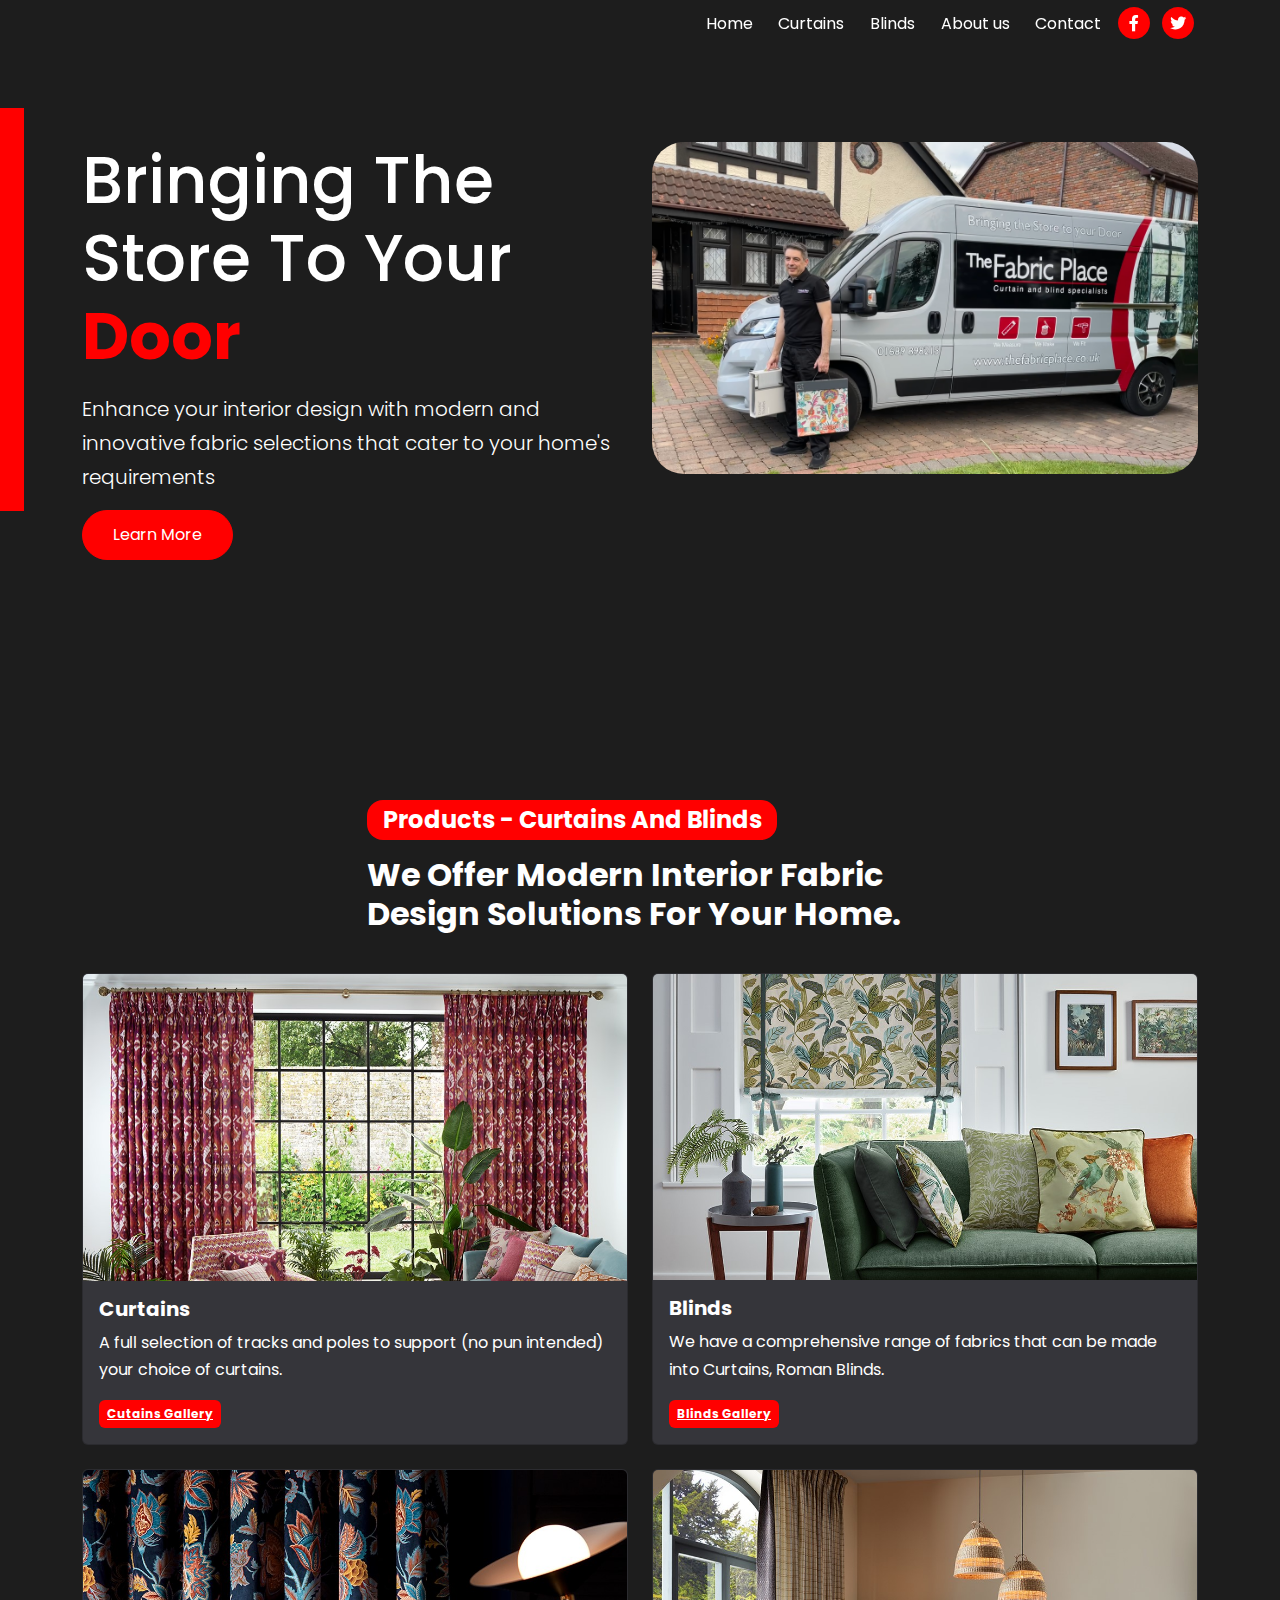
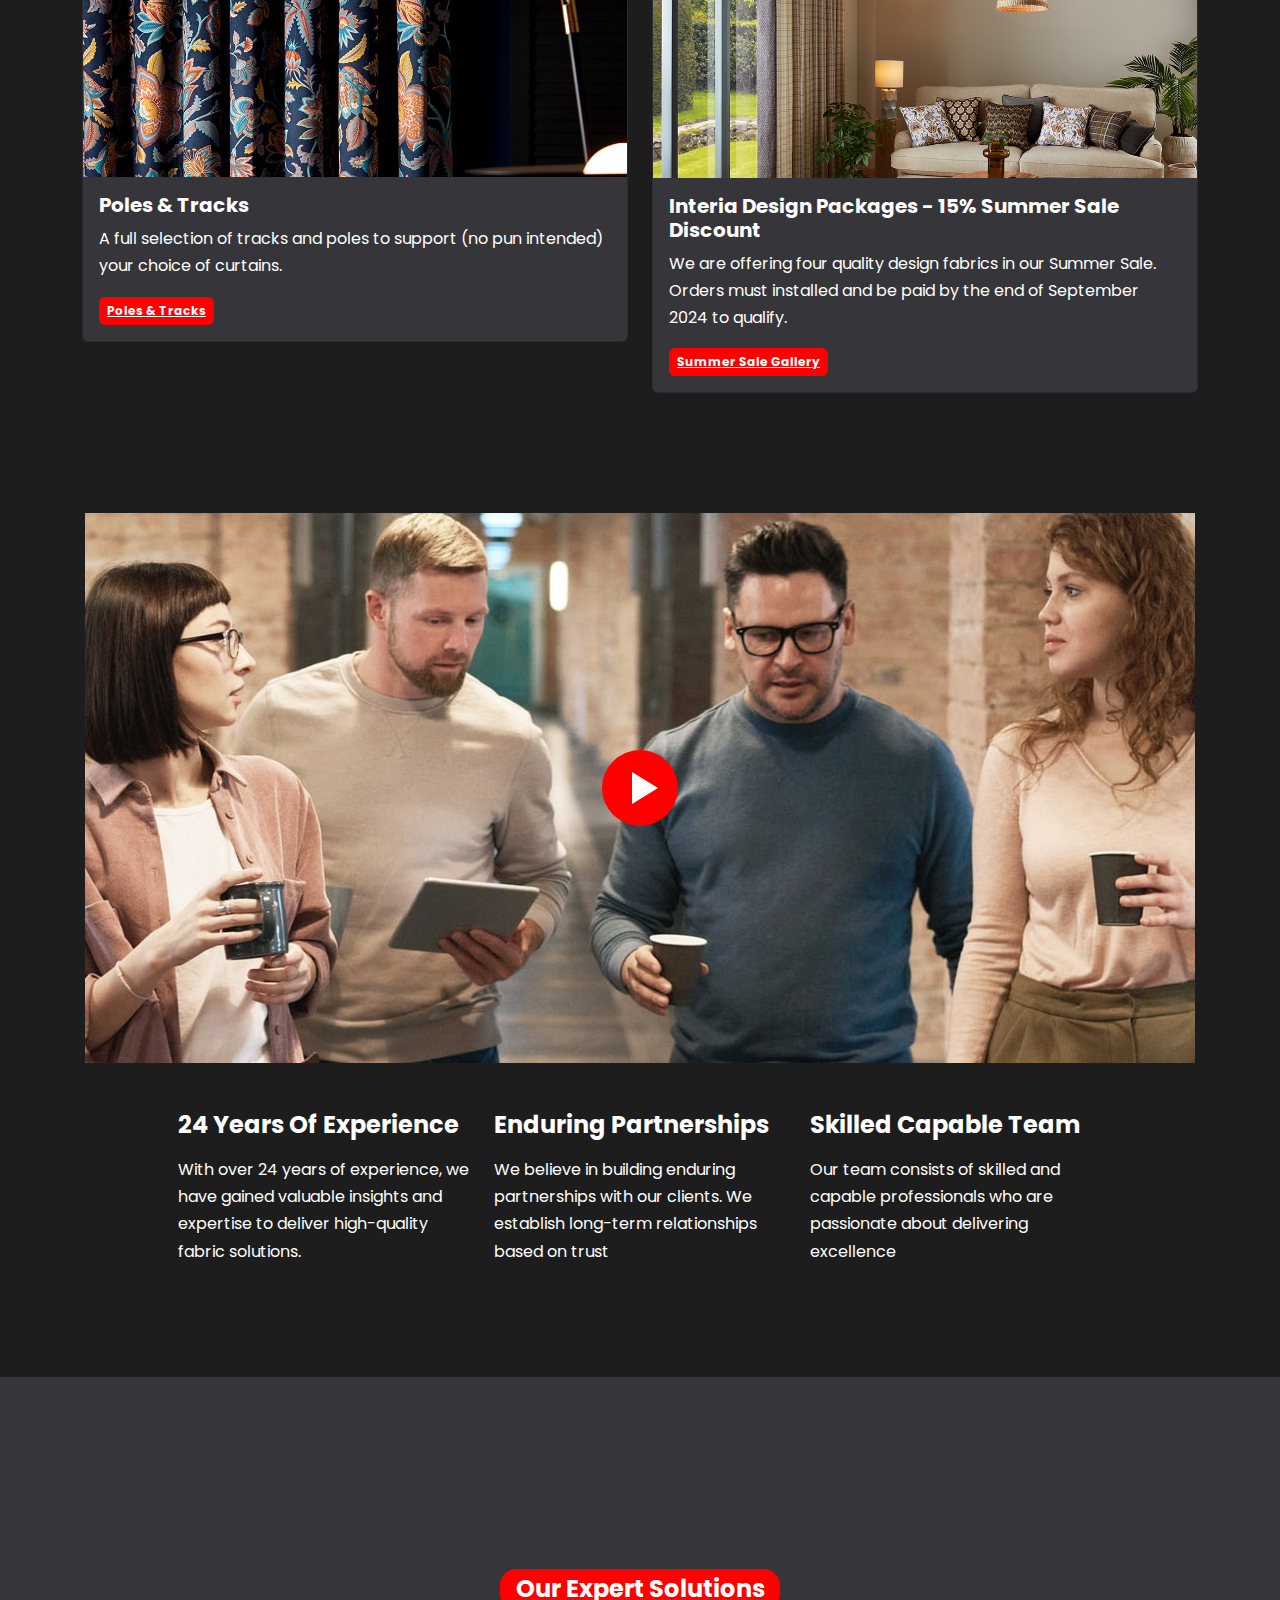
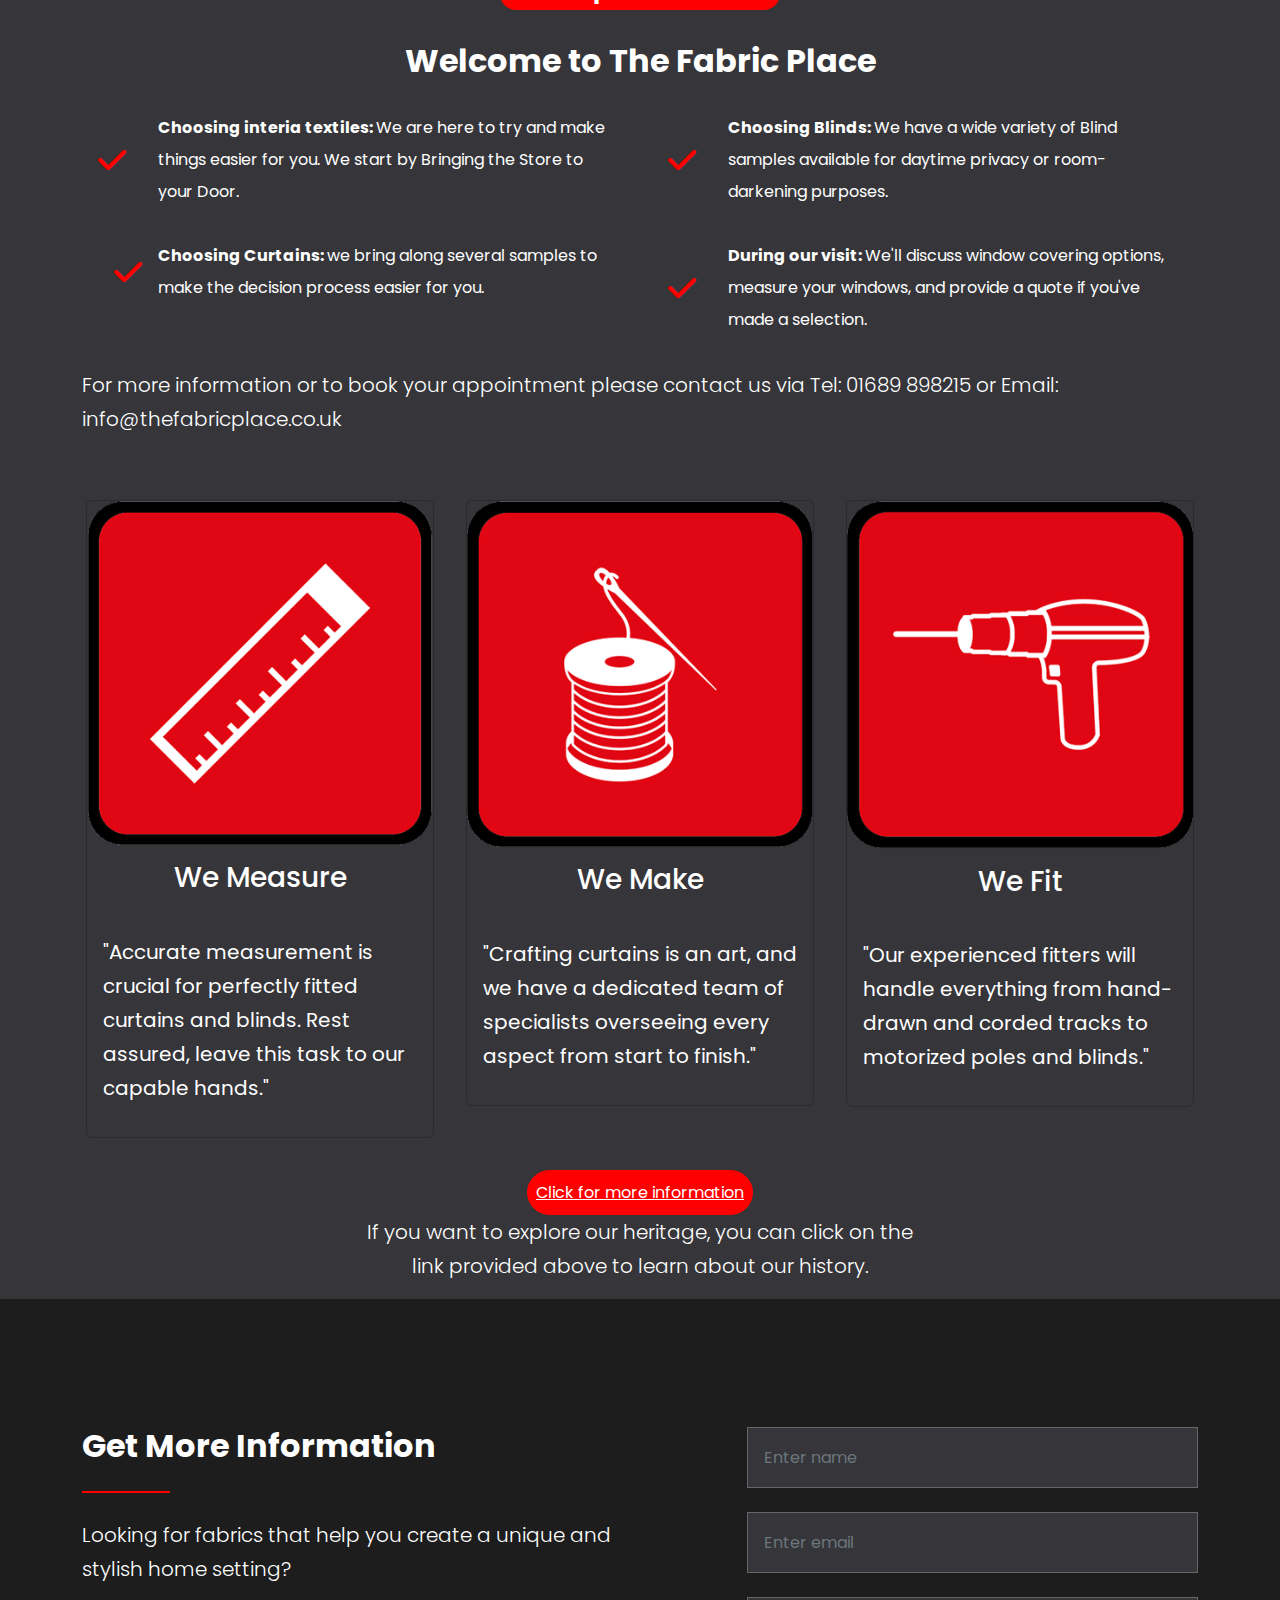
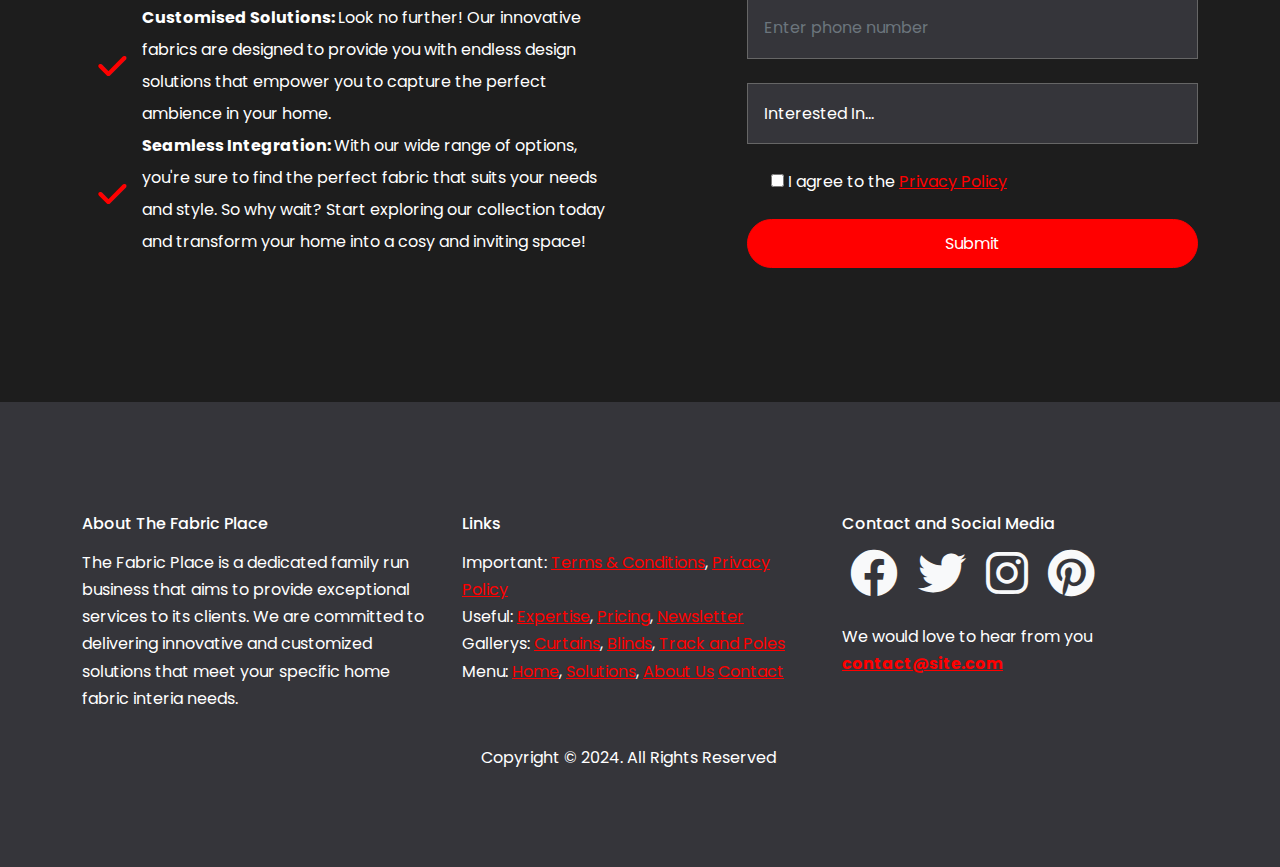
==== commit 44c1de92: "video via YT added" ====
--- a/index.html
+++ b/index.html
@@ -175,6 +175,64 @@
       </div>
     </section>
 
+    <!-- Video -->
+    <section class="video my-6">
+      <div class="container">
+        <div class="row">
+          <div class="col-12 d-flex flex-column align-items-center">
+            <div class="position-relative">
+              <img src="images/video-preview.jpg" alt="" class="img-fluid">
+              <a 
+                class="video-btn" 
+                data-bs-toggle="modal" 
+                data-bs-target="#videoModal" 
+                data-bs-src="https://www.youtube.com/embed/zgX70iQcl30?">
+                <!-- data-bs-src="https://www.youtube.com/embed/u72H_zZzkcw"> -->
+                <span class="video-play-button">
+                  <span></span>
+                </span>
+              </a>
+            </div>
+          </div>
+        </div>
+        <div class="row video-points px-6 mt-5">
+          <div class="col-lg-4">
+            <h4 class="fw-bold">24 Years Of Experience</h4>
+            <p>
+              With over 24 years of experience, we have gained valuable insights and expertise to deliver high-quality fabric solutions.
+            </p>
+          </div>
+          <div class="col-lg-4">
+            <h4 class="fw-bold">Enduring Partnerships</h4>
+            <p>
+              We believe in building enduring partnerships with our clients. We
+              establish long-term relationships based on trust
+            </p>
+          </div>
+          <div class="col-lg-4">
+            <h4 class="fw-bold">Skilled Capable Team</h4>
+            <p>
+              Our team consists of skilled and capable professionals who are
+              passionate about delivering excellence
+            </p>
+          </div>
+        </div>
+      </div>
+
+      <!-- Video Modal -->
+      <div class="video-modal">
+        <div id="videoModal" class="modal fade">
+          <div class="modal-dialog">
+            <div class="modal-content">
+              <div class="ratio ratio-16x9">
+                <iframe frameborder="0" class="embed-responsive-item" id="video"></iframe>
+              </div>
+            </div>
+          </div>
+        </div>
+      </div>
+
+    </section>
     
     <!-- Expertise -->
     <section id="expertise" class="expertise bg-secondary overflow-hidden">
--- a/css/styles.css
+++ b/css/styles.css
@@ -25,6 +25,81 @@
   transition: all 0.5s ease-in-out;
 }
 
+.video-play-button {
+  position: absolute;
+  z-index: 10;
+  top: 50%;
+  left: 50%;
+  transform: translateX(-50%) translateY(-50%);
+  width: 32px;
+  height: 44px;
+  border-radius: 50%;
+  display: block;
+  box-sizing: content-box;
+  padding: 1.125rem 1.25rem 1.125rem 1.75rem;
+  cursor: pointer;
+}
+
+.video-play-button:before {
+  content: "";
+  position: absolute;
+  z-index: 0;
+  top: 50%;
+  left: 50%;
+  transform: translateX(-50%) translateY(-50%);
+  width: 76px;
+  height: 76px;
+  border-radius: 50%;
+  display: block;
+  background: var(--bs-primary);
+  cursor: pointer;
+  animation: pulse-border 1500ms ease-in-out infinite;
+}
+
+.video-play-button:after {
+  content: "";
+  position: absolute;
+  z-index: 1;
+  top: 50%;
+  left: 50%;
+  transform: translateX(-50%) translateY(-50%);
+  width: 70px;
+  height: 70px;
+  border-radius: 50%;
+  display: block;
+  background: var(--bs-primary);
+  cursor: pointer;
+  transition: all 200ms;
+}
+
+.video-play-button span {
+  position: relative;
+  display: block;
+  z-index: 3;
+  top: 6px;
+  left: 4px;
+  width: 0;
+  height: 0;
+  border-left: 26px solid #fff;
+  border-top: 16px solid transparent;
+  border-bottom: 16px solid transparent;
+}
+
+@keyframes pulse-border {
+  0% {
+    transform: translateX(-50%) translateY(-50%) translateZ(0) scale(1);
+    opacity: 1;
+  }
+  100% {
+    transform: translateX(-50%) translateY(-50%) translateZ(0) scale(1.5);
+    opacity: 0;
+  }
+}
+.video-modal .modal-dialog {
+  max-width: 1150px;
+  margin-top: 25px;
+}
+
 @media (max-width: 1200px) {
   .xl-text {
     font-size: 50px;
@@ -34,6 +109,13 @@
   .header {
     text-align: center;
   }
+  .video-points {
+    padding: 0 !important;
+    text-align: center;
+  }
+  .video-points .col-lg-4 {
+    margin-bottom: 20px;
+  }
 }
 @media (max-width: 500px) {
   .navbar .navbar-brand img {
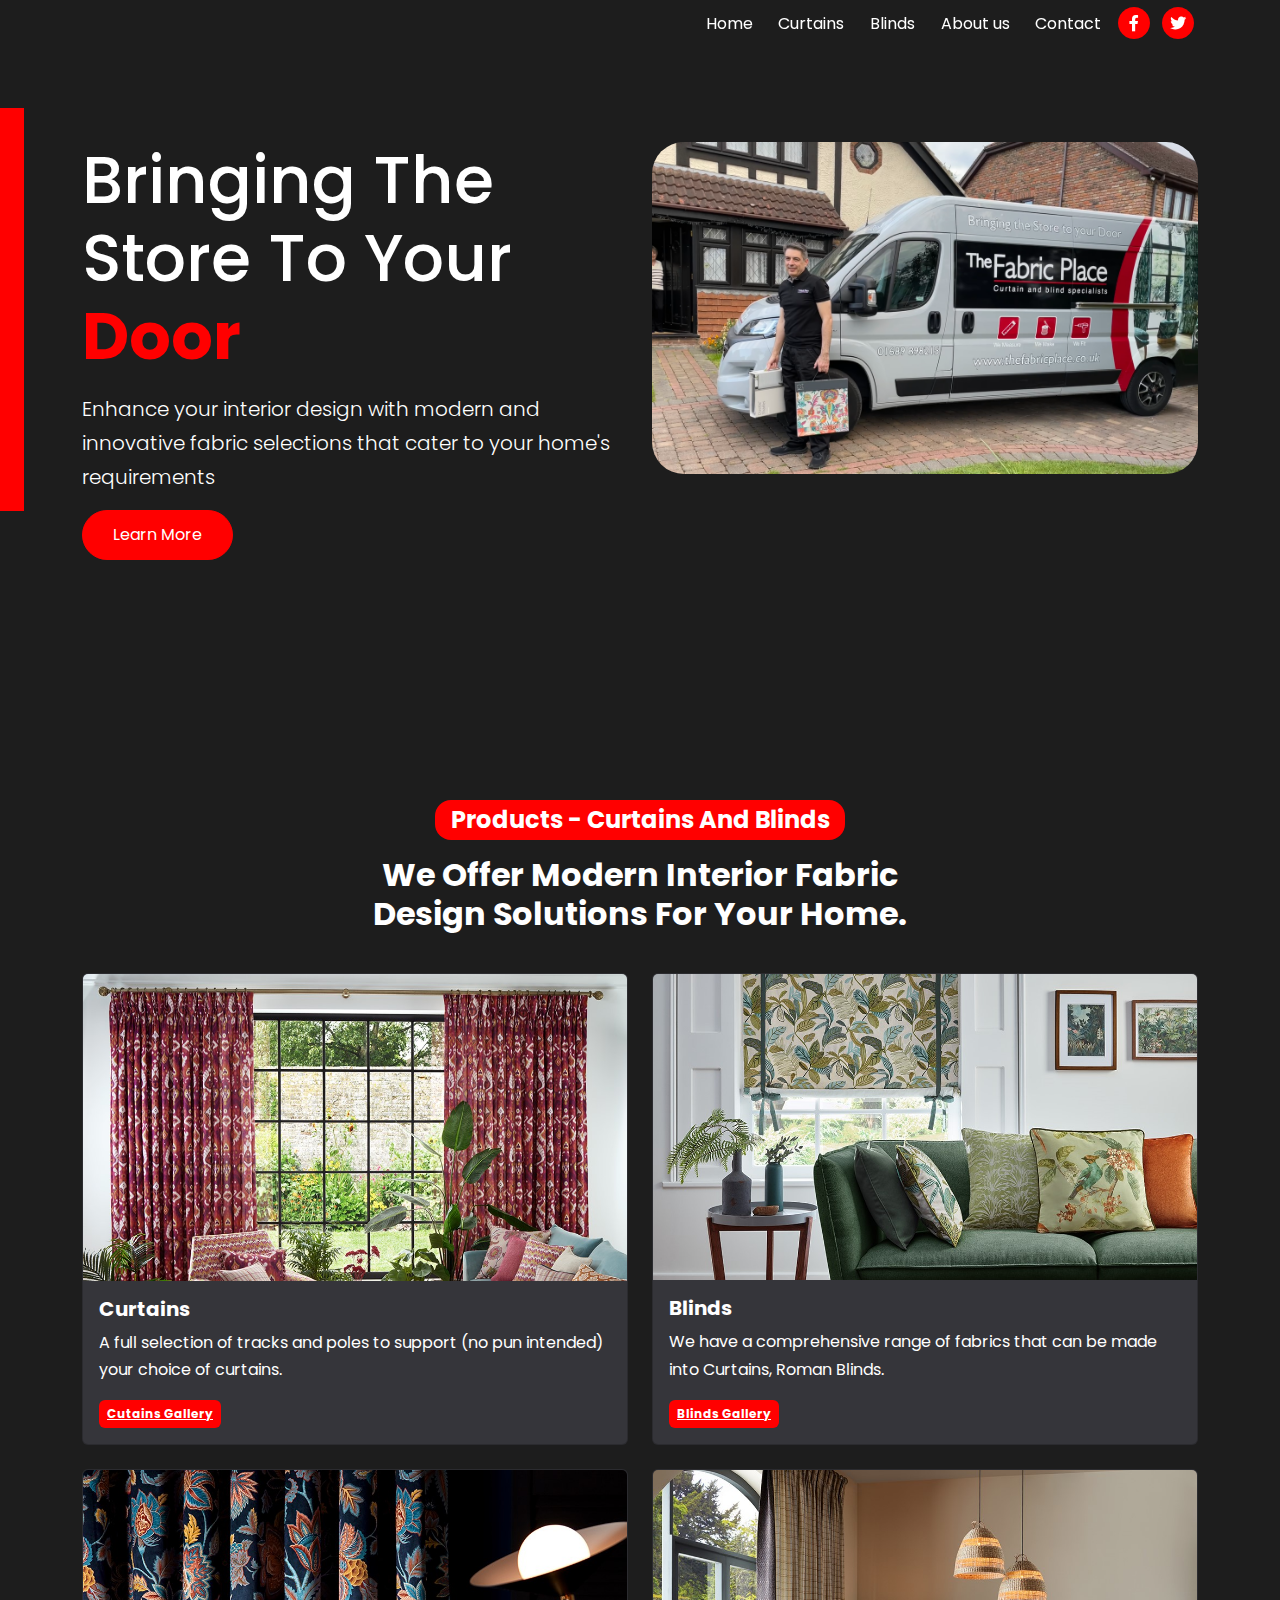
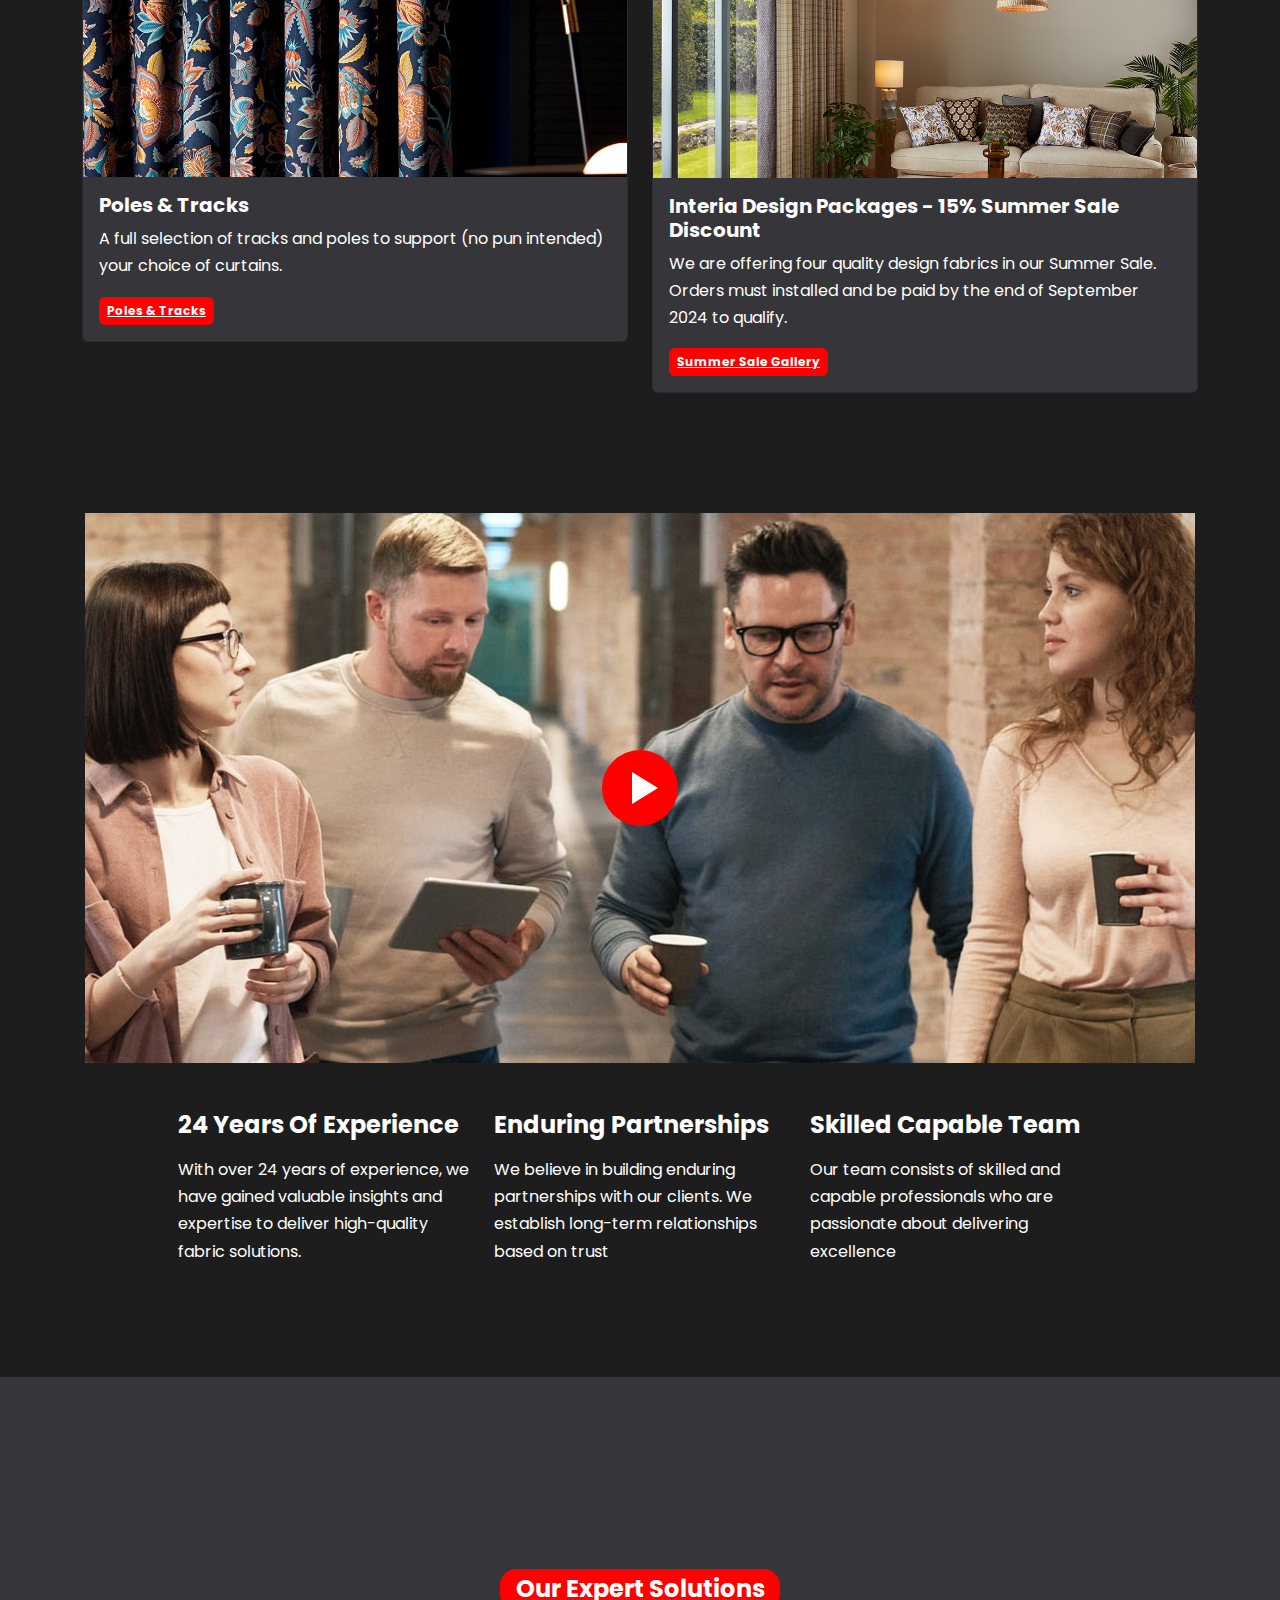
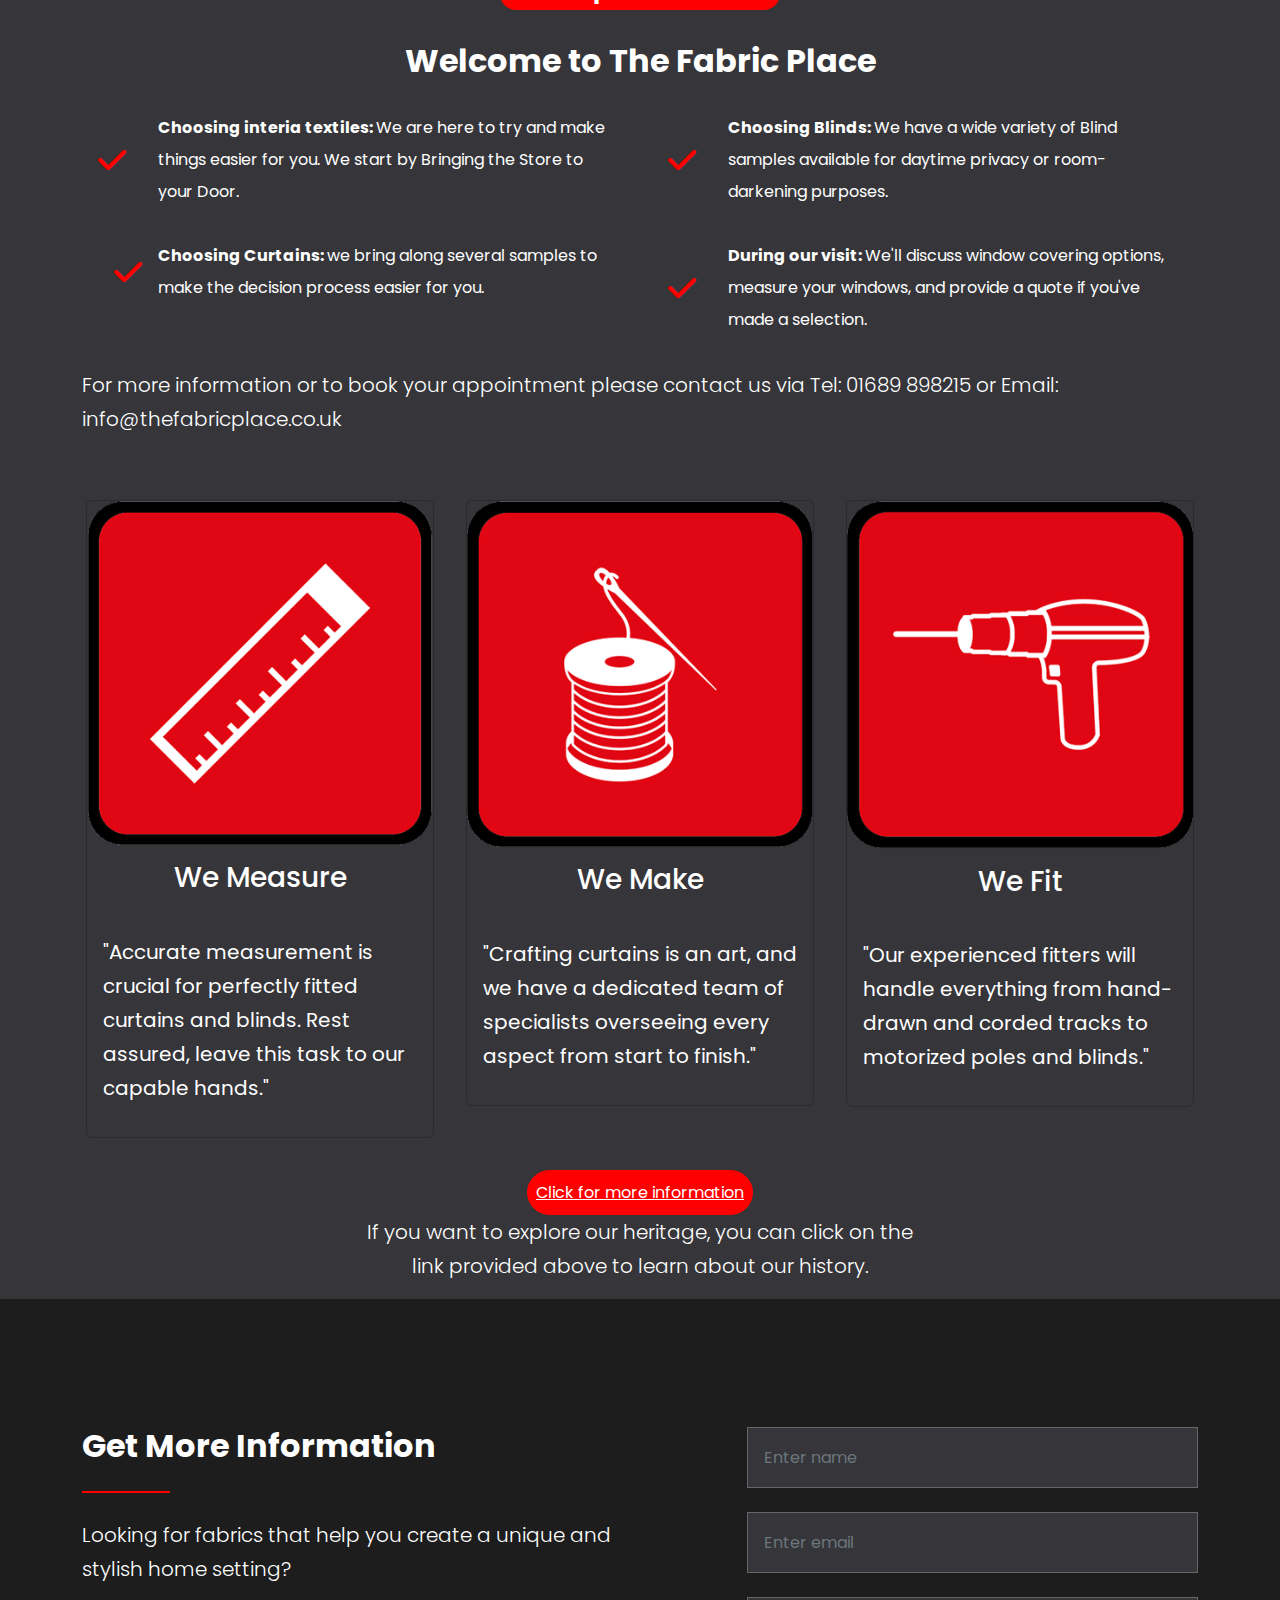
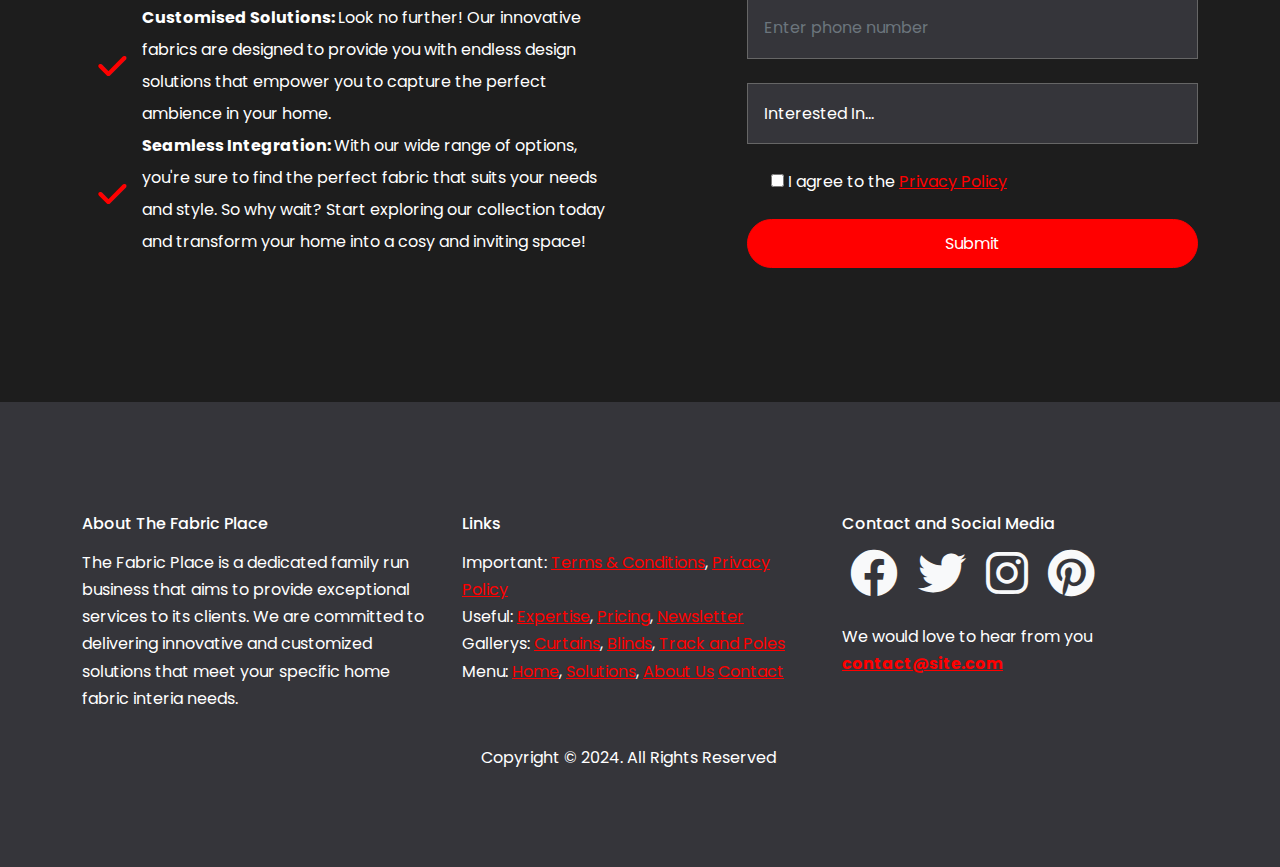
==== commit 8ea5168e: "products bage centered" ====
--- a/index.html
+++ b/index.html
@@ -108,7 +108,7 @@
     <section id="solutions" class="solutions my-5">
       <div class="container">
         <div class="row mb-4">
-          <div class="col-md-6 offset-md-3 d-flex flex-column align-items-center-text-center">
+          <div class="col-md-6 offset-md-3 d-flex flex-column align-items-center text-center">
             <h2><span class="badge bg-primary rounded-4 mt-8">Products - Curtains And Blinds </span></h2>
             <h2 class="fw-bold">We Offer Modern Interior Fabric Design Solutions For Your Home.</h2>
           </div>
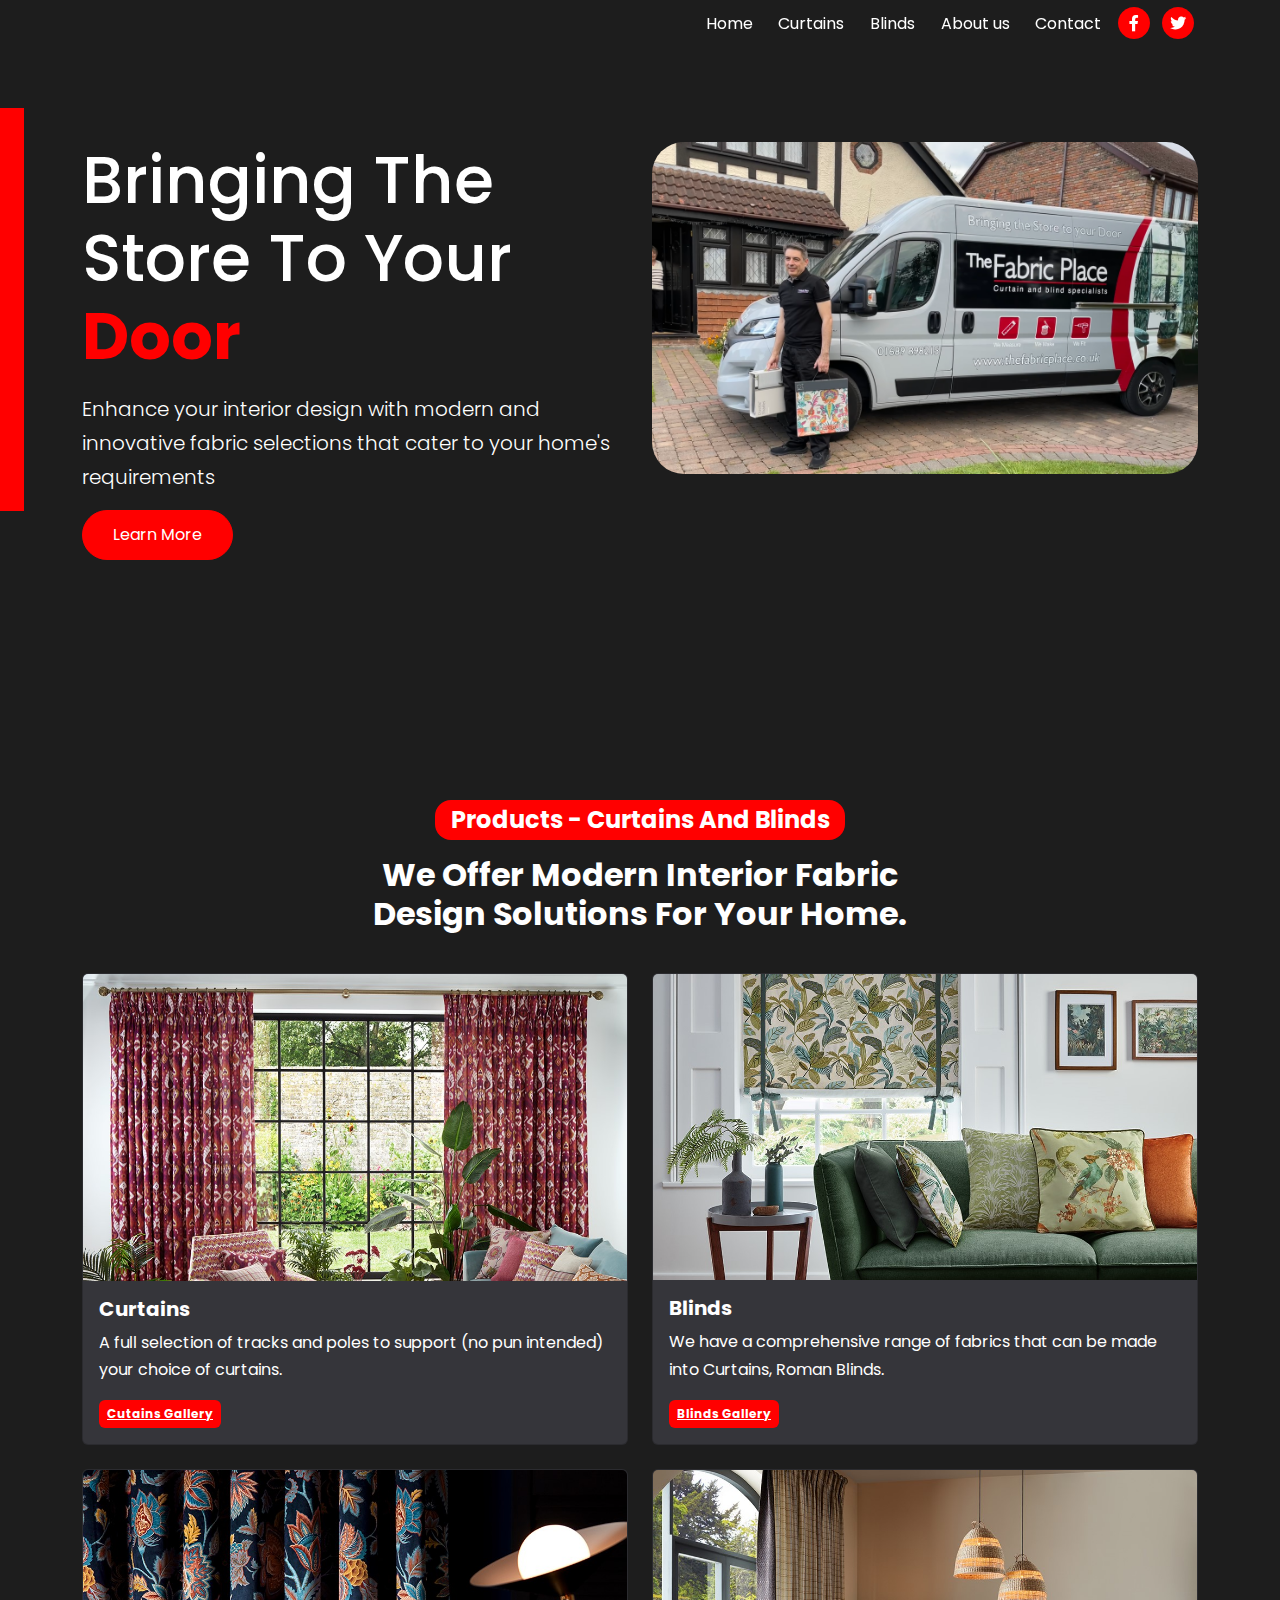
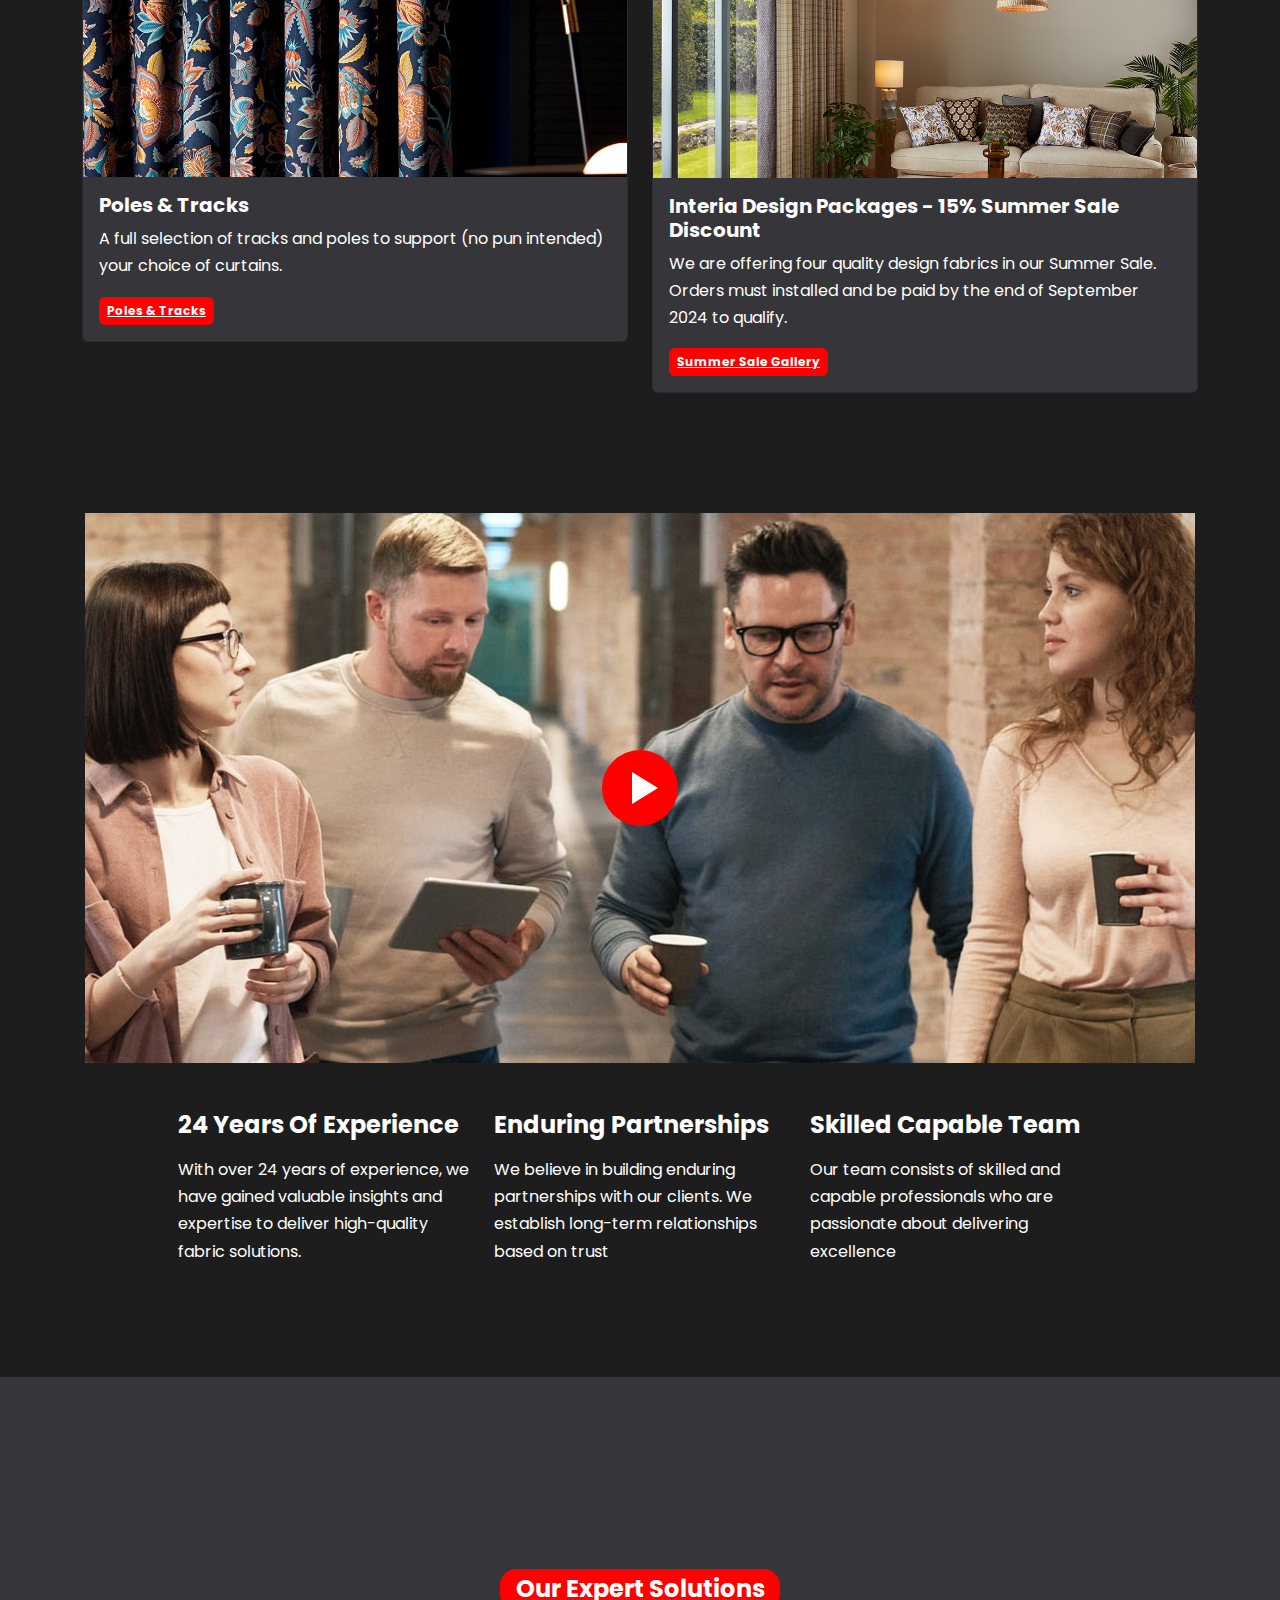
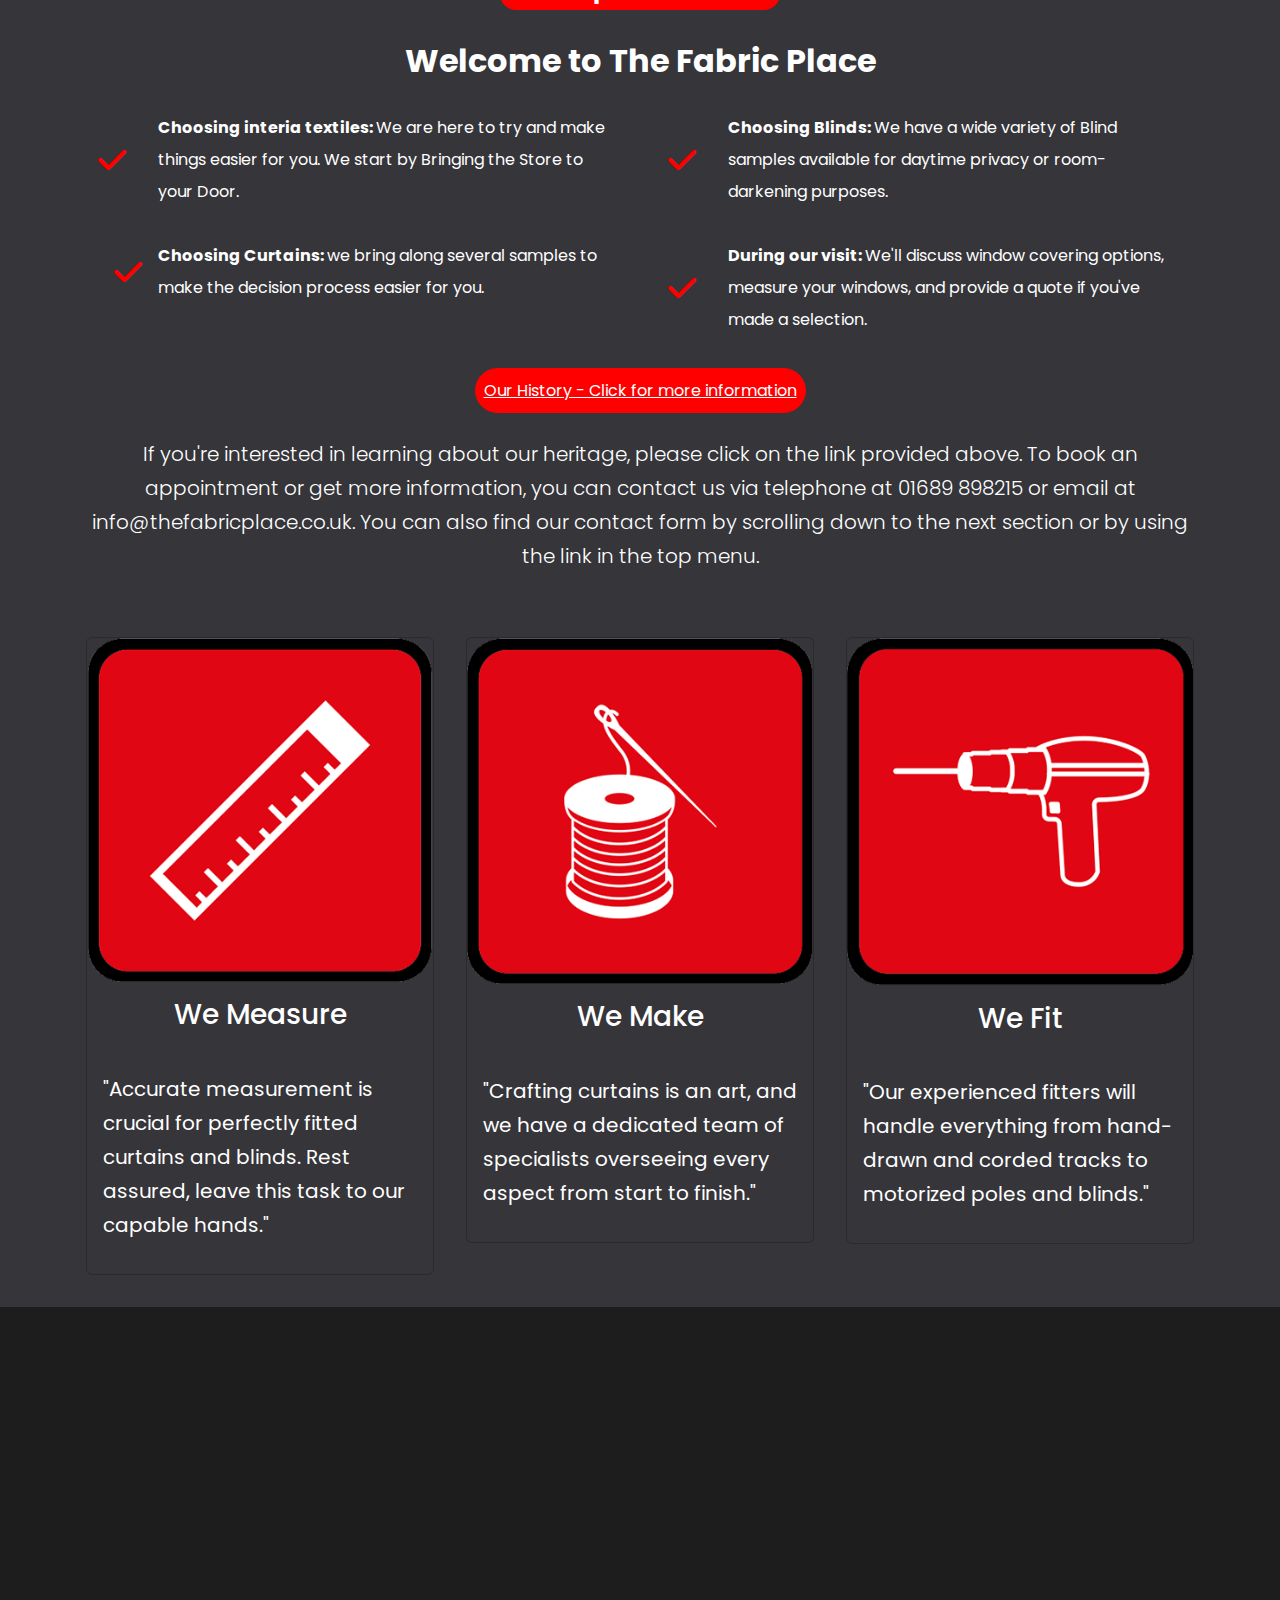
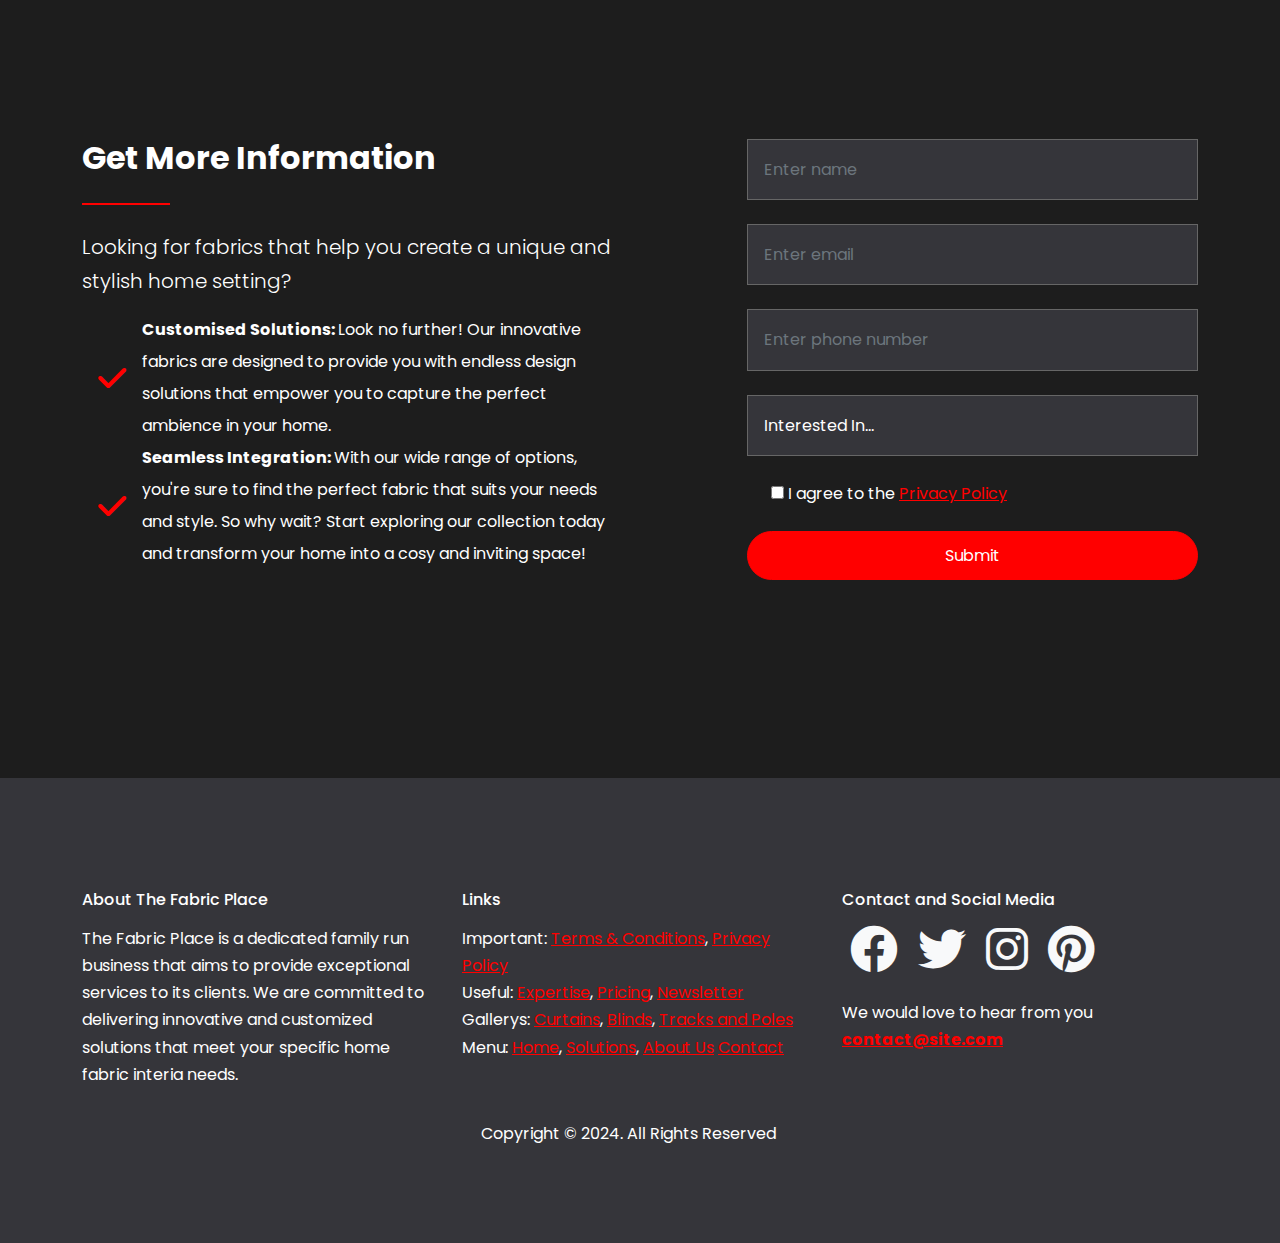
==== commit a1191b82: "added work in progress pages" ====
--- a/index.html
+++ b/index.html
@@ -47,9 +47,6 @@
             <li class="nav-item">
               <a class="nav-link" href="index.html#expertise">About us</a>
             </li>
-            <!-- <li class="nav-item">
-              <a class="nav-link" href="index.html#projects">Projects</a>
-            </li> -->
             <li class="nav-item">
               <a class="nav-link" href="index.html#contact">Contact</a>
             </li>
@@ -123,7 +120,7 @@
                 <p>
                   A full selection of tracks and poles to support (no pun intended) your choice of curtains.
                 </p>
-                <div class="badge bg-primary p-2"><a href="curtains-gallery-2.html" class=" text-white">
+                <div class="badge bg-primary p-2"><a href="curtains-gallery.html" class=" text-white">
                   Cutains Gallery</a></div>
               </div>
             </div>
@@ -136,7 +133,7 @@
                 <p>
                   We have a comprehensive range of fabrics that can be made into Curtains, Roman Blinds.
                 </p>
-                <div class="badge bg-primary p-2"><a href="accessories.html" class=" text-white">
+                <div class="badge bg-primary p-2"><a href="blinds-gallery.html" class=" text-white">
                   Blinds Gallery</a></div>
               </div>
             </div>
@@ -152,7 +149,7 @@
                 <p>
                   A full selection of tracks and poles to support (no pun intended) your choice of curtains.
                 </p>
-                <div class="badge bg-primary p-2"><a href="poles.html" class=" text-white">
+                <div class="badge bg-primary p-2"><a href="poles-gallery.html" class=" text-white">
                   Poles & Tracks</a></div>
               </div>
             </div>
@@ -165,7 +162,7 @@
                 <p>
                   We are offering four quality design fabrics in our Summer Sale. Orders must installed and be paid by the end of September 2024 to qualify.
                 </p>
-                <div class="badge bg-primary p-2"><a href="ImageSlider5/index.html" class=" text-white">
+                <div class="badge bg-primary p-2"><a href="sale-gallery.html" class=" text-white">
                   Summer Sale Gallery</a>
                 </div>
               </div>
@@ -285,12 +282,26 @@
             </ul>
           </div>
         </div>
-        <div class="row">
+        <!-- <div class="row">
           <p class="lead">
             For more information or to book your appointment please contact us via
             Tel: 01689 898215 or Email: info@thefabricplace.co.uk
           </p>
-        </div>
+        </div> -->
+        <div class="col-lg-12 d-flex flex-column align-items-center text-center">
+          <div class="btn btn-primary bg-primary p-2 mb-4"><a href="about-us.html" class=" text-white">
+            Our History - Click for more information</a>
+          </div>
+          <p class="lead">
+            If you're interested in learning about our heritage, please click on the link provided above. To book an appointment or get more information, you can contact us via telephone at 01689 898215 or email at info@thefabricplace.co.uk. You can also find our contact form by scrolling down to the next section or by using the link in the top menu.
+          </p>
+        </div>
+        <!-- <div class="row">
+          <p class="lead">
+            For more information or to book your appointment please contact us via
+            Tel: 01689 898215 or Email: info@thefabricplace.co.uk
+          </p>
+        </div> -->
         <div class="row mb-2">
           <div class="col-lg-4 px-3 mb-4">
             <div class="card bg-secondary mt-5">
@@ -326,19 +337,19 @@
             </div>
           </div>
         </div>
-        <div class="col-md-6 offset-md-3 d-flex flex-column align-items-center text-center">
+        <!-- <div class="col-md-6 offset-md-3 d-flex flex-column align-items-center text-center">
           <div class="btn btn-primary bg-primary p-2"><a href="about-us.html" class=" text-white">
-            Click for more information</a>
+            Our History - Click for more information</a>
           </div>
           <p class="lead">
             If you want to explore our heritage, you can click on the link provided above to learn about our history.
           </p>
-        </div>
+        </div> -->
       </div>
     </section>
 
     <!-- Contact Form -->
-    <section id="contact" class="contact my-7">
+    <section id="contact" class="contact pt-8 mb-8">
       <div class="container">
         <div class="row">
           <div class="col-lg-6">
@@ -418,13 +429,13 @@
               </li>
               <li>
                 Useful: <a href="index.html#expertise">Expertise</a>,
-                <a href="index.html#pricing">Pricing</a>,
+                <a href="sale-gallery.html">Pricing</a>,
                 <a href="index.html#newsletter">Newsletter</a>
               </li>
               <li>
                 Gallerys: <a href="curtains-gallery.html">Curtains</a>,
-                <a href="blinds-gallery">Blinds</a>,
-                <a href="tracks-poles">Track and Poles</a>
+                <a href="blinds-gallery.html">Blinds</a>,
+                <a href="poles-gallery.html">Tracks and Poles</a>
               </li>
               <li>
                 Menu: <a href="index.html">Home</a>, 
--- a/css/styles.css
+++ b/css/styles.css
@@ -100,6 +100,10 @@
   margin-top: 25px;
 }
 
+#contact {
+  margin-top: 240px;
+}
+
 @media (max-width: 1200px) {
   .xl-text {
     font-size: 50px;
